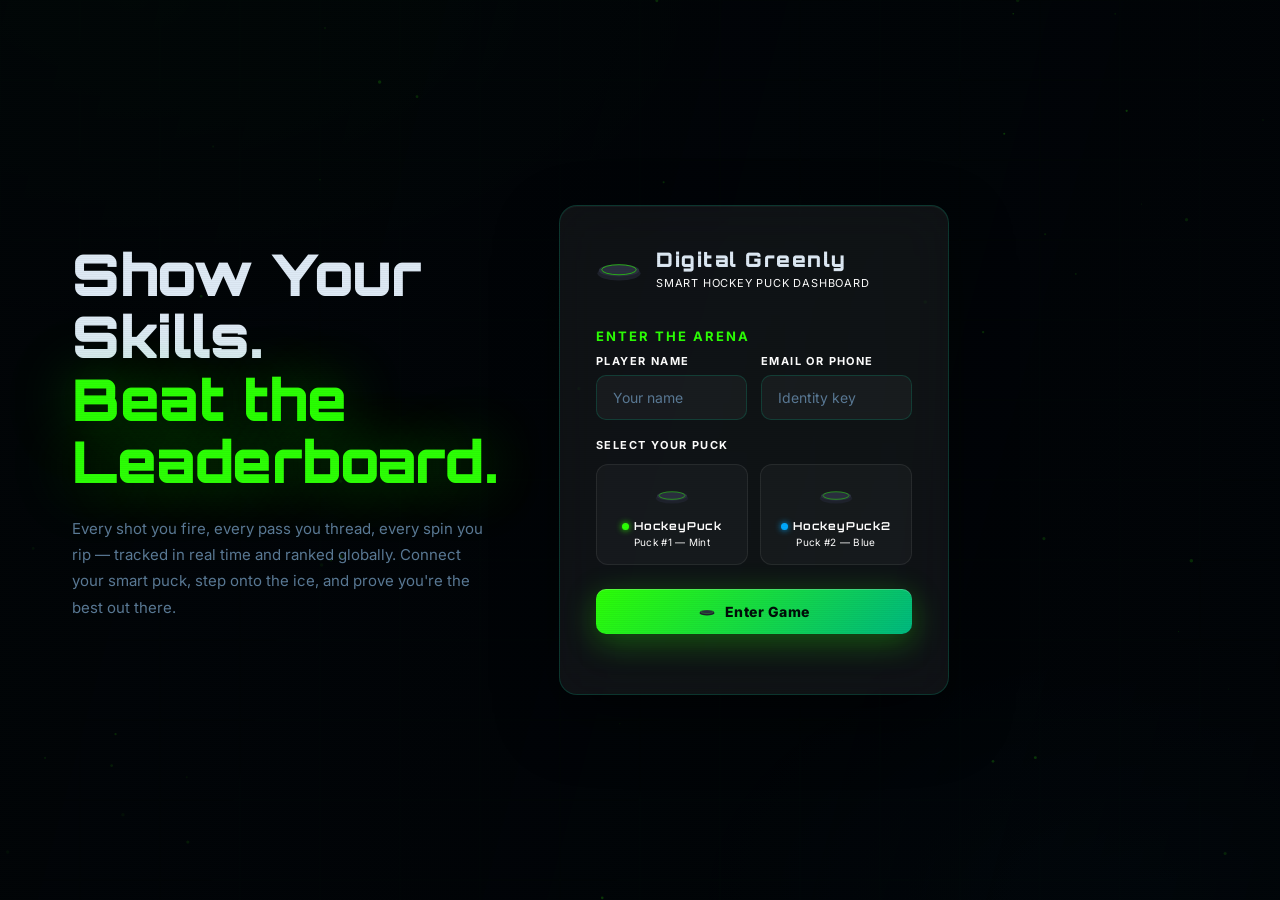
==== digitalpuck/index.html @ 96c7c5c4 "Change color variables from mint to a new shade" ====
<!DOCTYPE html>
<html lang="en">
<head>
<meta charset="UTF-8"/>
<meta name="viewport" content="width=device-width,initial-scale=1.0"/>
<title>Digital Greenly — Smart Hockey Puck</title>
<link rel="preconnect" href="https://fonts.googleapis.com"/>
<link rel="preconnect" href="https://fonts.gstatic.com" crossorigin/>
<link href="https://fonts.googleapis.com/css2?family=Orbitron:wght@400;700;900&family=Inter:wght@300;400;500;600;700;800&display=swap" rel="stylesheet"/>
<style>
:root{
  --bg:#020508;--panel:rgba(255,255,255,0.06);--glass-border:rgba(0,220,168,0.18);
  --mint:#2CFF05;--mint2:rgba(44,255,5,0.14);--blue:#00aaff;--blue2:rgba(0,170,255,0.14);
  --orange:#ff9f0a;--orange2:rgba(255,159,10,0.14);--red:#ff453a;--red2:rgba(255,69,58,0.14);
  --gold:#ffd700;--silver:#c0c8d4;--bronze:#cd7f32;
  --text:#deeaf5;--muted:#5a7a96;--muted2:#2a3d50;
  --r:18px;--rs:10px;--font-num:'Orbitron',monospace;--font:'Inter',sans-serif;
}
*{box-sizing:border-box;margin:0;padding:0;}
html,body{height:100%;overflow:hidden;}
body{font-family:var(--font);background:var(--bg);color:var(--text);position:relative;}
body::after{
  content:'';position:fixed;inset:0;z-index:999;pointer-events:none;
  background:repeating-linear-gradient(0deg,transparent,transparent 1px,rgba(0,0,0,0.03) 1px,rgba(0,0,0,0.03) 2px);
}

/* ── BACKGROUND ── */
#bgCanvas{position:fixed;inset:0;z-index:0;pointer-events:none;}
.bg-overlay{
  position:fixed;inset:0;z-index:1;pointer-events:none;
  background:
    radial-gradient(ellipse 80% 60% at 10% 0%,rgba(44,255,5,0.06) 0%,transparent 60%),
    radial-gradient(ellipse 60% 50% at 90% 100%,rgba(0,170,255,0.05) 0%,transparent 60%);
}

/* ── SCREEN SYSTEM ── */
.screen{
  position:fixed;inset:0;z-index:10;overflow-y:auto;overflow-x:hidden;
  opacity:0;pointer-events:none;
  transition:opacity 400ms cubic-bezier(.4,0,.2,1),transform 400ms cubic-bezier(.4,0,.2,1);
  transform:translateY(12px);
}
.screen.active{opacity:1;pointer-events:all;transform:translateY(0);}

/* ── SHARED ── */
input,select{
  width:100%;background:rgba(255,255,255,0.04);border:1px solid var(--glass-border);
  border-radius:var(--rs);padding:13px 16px;font-size:14px;font-family:var(--font);
  color:var(--text);outline:none;transition:border-color 250ms,box-shadow 250ms;
  -webkit-appearance:none;appearance:none;
}
input::placeholder{color:var(--muted);}
input:focus,select:focus{border-color:var(--mint);box-shadow:0 0 0 3px rgba(44,255,5,0.12);}
input.shake{animation:shake .35s ease;}
label{display:block;font-size:11px;font-weight:700;letter-spacing:1.4px;text-transform:uppercase;color:var(--muted);margin-bottom:7px;}
.glass{
  background:var(--panel);backdrop-filter:blur(24px);-webkit-backdrop-filter:blur(24px);
  border:1px solid var(--glass-border);border-radius:var(--r);
  box-shadow:0 24px 64px rgba(0,0,0,0.4),inset 0 1px 0 rgba(255,255,255,0.04);
}
.btn-primary{
  display:flex;align-items:center;justify-content:center;gap:10px;
  background:linear-gradient(135deg,#2CFF05,#00b880);color:#010e09;
  border:none;border-radius:var(--rs);padding:14px 26px;
  font-size:14px;font-weight:800;font-family:var(--font);cursor:pointer;letter-spacing:.5px;
  box-shadow:0 8px 32px rgba(44,255,5,0.3),inset 0 1px 0 rgba(255,255,255,0.2);
  transition:transform 180ms,box-shadow 180ms;position:relative;overflow:hidden;
}
.btn-primary::after{
  content:'';position:absolute;inset:0;
  background:linear-gradient(105deg,transparent 40%,rgba(255,255,255,0.18) 50%,transparent 60%);
  transform:translateX(-100%);transition:transform 550ms;
}
.btn-primary:hover::after{transform:translateX(100%);}
.btn-primary:hover{transform:translateY(-2px);box-shadow:0 14px 42px rgba(44,255,5,0.42);}
.btn-primary:active{transform:translateY(0);}
.btn-ghost{
  background:transparent;border:1px solid var(--glass-border);border-radius:var(--rs);
  padding:10px 18px;font-size:13px;font-weight:600;font-family:var(--font);
  color:var(--muted);cursor:pointer;transition:all 200ms;
}
.btn-ghost:hover{border-color:var(--mint);color:var(--mint);background:var(--mint2);}
.btn-danger{
  background:transparent;border:1px solid rgba(255,69,58,0.3);border-radius:var(--rs);
  padding:10px 18px;font-size:13px;font-weight:600;font-family:var(--font);
  color:var(--red);cursor:pointer;transition:all 200ms;
}
.btn-danger:hover{background:var(--red2);border-color:var(--red);}

/* ══════════════════════════════════
   SCREEN 1 — REGISTER
══════════════════════════════════ */
#s-register{display:flex;align-items:stretch;overflow:hidden;position:fixed;}
#vid-bg{
  position:absolute;inset:0;width:100%;height:100%;object-fit:cover;z-index:0;
  will-change:transform;
}
.reg-vid-overlay{
  position:absolute;inset:0;z-index:1;pointer-events:none;
  background:
    linear-gradient(105deg,rgba(2,5,8,0.82) 0%,rgba(2,5,8,0.68) 40%,rgba(2,5,8,0.55) 60%,rgba(2,5,8,0.78) 100%);
}
.reg-layout{
  position:relative;z-index:2;display:grid;
  grid-template-columns:1fr 420px 1fr;
  grid-template-areas:"hero form empty";
  width:100%;min-height:100vh;
}
@media(max-width:960px){
  .reg-layout{grid-template-columns:1fr;grid-template-areas:"hero" "form";}
}

/* Hero column */
.reg-hero-col{
  grid-area:hero;
  display:flex;flex-direction:column;justify-content:center;
  padding:48px 48px 48px 72px;
}

.reg-hero-badge{
  display:inline-flex;align-items:center;gap:8px;
  border:1px solid rgba(44,255,5,0.3);border-radius:20px;
  padding:6px 16px;font-size:11px;font-weight:700;letter-spacing:1.5px;text-transform:uppercase;
  color:var(--mint);margin-bottom:28px;width:fit-content;
  background:rgba(44,255,5,0.07);
}
.reg-hero-title{
  font-family:var(--font-num);font-size:clamp(34px,4.5vw,62px);font-weight:900;
  line-height:1.08;color:var(--text);margin-bottom:24px;letter-spacing:-0.5px;
}
.reg-hero-title .hl{
  color:var(--mint);
  text-shadow:0 0 60px rgba(44,255,5,0.35),0 0 120px rgba(44,255,5,0.15);
}
.reg-hero-desc{
  font-size:15px;color:var(--muted);line-height:1.75;margin-bottom:36px;max-width:460px;
}
.reg-hero-pills{display:flex;flex-wrap:wrap;gap:10px;}
.hero-pill{
  display:flex;align-items:center;gap:8px;
  background:rgba(255,255,255,0.04);border:1px solid rgba(255,255,255,0.08);
  border-radius:8px;padding:9px 15px;font-size:12px;color:var(--text);font-weight:600;
}
.hero-pill-dot{width:6px;height:6px;border-radius:50%;flex-shrink:0;
  background:var(--mint);box-shadow:0 0 6px var(--mint);}
.hero-pill-dot.blue{background:var(--blue);box-shadow:0 0 6px var(--blue);}
.hero-pill-dot.orange{background:var(--orange);box-shadow:0 0 6px var(--orange);}

/* Form column */
.reg-form-col{
  grid-area:form;
  display:flex;align-items:center;justify-content:center;
  padding:40px 0;
}
.reg-card{
  width:100%;max-width:390px;padding:40px 36px 32px;
  animation:fadeInUp .55s cubic-bezier(.22,1,.36,1) both;
}
.reg-logo{display:flex;align-items:center;gap:14px;margin-bottom:36px;}
.reg-logo svg{width:46px;height:46px;flex-shrink:0;}
.reg-logo-text h1{font-family:var(--font-num);font-size:20px;font-weight:900;letter-spacing:1.5px;color:var(--text);line-height:1.2;}
.reg-logo-text p{font-size:11px;color:#ffffff;margin-top:4px;letter-spacing:.8px;text-transform:uppercase;}
.reg-tagline{
  font-size:13px;font-weight:700;letter-spacing:2px;text-transform:uppercase;
  color:var(--mint);margin-bottom:10px;
}
.reg-headline{font-size:26px;font-weight:800;color:var(--text);margin-bottom:28px;line-height:1.25;}
.reg-headline span{color:var(--mint);}
.form-group{margin-bottom:18px;}
.form-row{display:grid;grid-template-columns:1fr 1fr;gap:14px;margin-bottom:18px;}
@media(max-width:480px){.form-row{grid-template-columns:1fr;}}

/* Puck selection */
.puck-select-label{
  font-size:11px;font-weight:700;letter-spacing:1.4px;text-transform:uppercase;
  color:#ffffff;margin-bottom:12px;
}
.reg-card label{color:#ffffff;}
.puck-options{display:grid;grid-template-columns:1fr 1fr;gap:12px;margin-bottom:24px;}
.puck-option{
  border:1.5px solid rgba(255,255,255,0.08);border-radius:12px;
  padding:16px 14px;cursor:pointer;transition:all 220ms;text-align:center;
  background:rgba(255,255,255,0.03);position:relative;overflow:hidden;
}
.puck-option::before{
  content:'';position:absolute;inset:0;
  background:radial-gradient(circle at 50% 0%,rgba(44,255,5,0.12) 0%,transparent 70%);
  opacity:0;transition:opacity 220ms;
}
.puck-option:hover::before,.puck-option.selected::before{opacity:1;}
.puck-option:hover{border-color:rgba(44,255,5,0.3);}
.puck-option.selected{
  border-color:var(--mint);
  box-shadow:0 0 0 1px var(--mint),0 4px 24px rgba(44,255,5,0.2);
}
.puck-option svg{width:36px;height:28px;display:block;margin:0 auto 10px;}
.puck-option-name{font-family:var(--font-num);font-size:11px;font-weight:700;color:#ffffff;letter-spacing:.8px;}
.puck-option-sub{font-size:10px;color:#ffffff;margin-top:3px;letter-spacing:.3px;}
.puck-dot{
  width:7px;height:7px;border-radius:50%;display:inline-block;margin-right:5px;
  background:var(--mint);box-shadow:0 0 6px var(--mint);
}
.puck-dot.blue{background:var(--blue);box-shadow:0 0 6px var(--blue);}

/* Right — mini leaderboard column */
.reg-lb-col{
  border-left:1px solid rgba(44,255,5,0.08);
  background:rgba(2,5,8,0.6);backdrop-filter:blur(8px);
  display:flex;flex-direction:column;padding:40px 28px;
  overflow-y:auto;
}
@media(max-width:900px){.reg-lb-col{display:none;}}
.reg-lb-title{
  font-family:var(--font-num);font-size:12px;font-weight:700;letter-spacing:2px;
  text-transform:uppercase;color:var(--mint);margin-bottom:6px;
}
.reg-lb-sub{font-size:11px;color:var(--muted);margin-bottom:24px;letter-spacing:.3px;}
.reg-lb-list{display:flex;flex-direction:column;gap:8px;}
.mini-lb-row{
  display:grid;grid-template-columns:28px 1fr auto;align-items:center;
  gap:10px;padding:12px 14px;border-radius:10px;
  background:rgba(255,255,255,0.03);border:1px solid rgba(255,255,255,0.05);
  transition:border-color 200ms;
}
.mini-lb-row:hover{border-color:rgba(44,255,5,0.15);}
.mini-lb-row.me{border-color:rgba(44,255,5,0.35);background:rgba(44,255,5,0.05);}
.mini-lb-rank{font-family:var(--font-num);font-size:12px;font-weight:700;color:var(--muted);text-align:center;}
.mini-lb-rank.r1{color:var(--gold);}
.mini-lb-rank.r2{color:var(--silver);}
.mini-lb-rank.r3{color:var(--bronze);}
.mini-lb-name{font-size:13px;font-weight:600;color:var(--text);white-space:nowrap;overflow:hidden;text-overflow:ellipsis;}
.mini-lb-puck{font-size:10px;color:var(--muted);margin-top:2px;letter-spacing:.3px;}
.mini-lb-pts{font-family:var(--font-num);font-size:13px;font-weight:700;color:var(--mint);white-space:nowrap;}
.reg-footer{margin-top:28px;font-size:11px;color:var(--muted);line-height:1.6;border-top:1px solid rgba(255,255,255,0.06);padding-top:20px;}

/* ══════════════════════════════════
   SCREEN 2 — GAME
══════════════════════════════════ */
#s-game{display:flex;flex-direction:column;background:var(--bg);}

/* Top bar */
.game-topbar{
  flex-shrink:0;display:flex;align-items:center;gap:16px;
  padding:0 24px;height:62px;
  background:rgba(2,5,8,0.88);backdrop-filter:blur(20px);
  border-bottom:1px solid rgba(44,255,5,0.1);
  position:sticky;top:0;z-index:100;flex-wrap:wrap;
}
.topbar-logo{display:flex;align-items:center;gap:10px;flex-shrink:0;}
.topbar-logo svg{width:32px;height:25px;}
.topbar-logo-name{font-family:var(--font-num);font-size:13px;font-weight:900;letter-spacing:1px;color:var(--text);}
.topbar-sep{width:1px;height:28px;background:rgba(255,255,255,0.08);flex-shrink:0;}
.topbar-player{display:flex;align-items:center;gap:10px;flex:1;min-width:0;}
.topbar-avatar{
  width:34px;height:34px;border-radius:50%;flex-shrink:0;
  background:linear-gradient(135deg,var(--mint),var(--blue));
  display:flex;align-items:center;justify-content:center;
  font-size:13px;font-weight:800;color:#010e09;
}
.topbar-player-info{min-width:0;}
.topbar-player-name{font-size:14px;font-weight:700;color:var(--text);white-space:nowrap;overflow:hidden;text-overflow:ellipsis;}
.topbar-puck-badge{
  display:inline-flex;align-items:center;gap:5px;
  background:rgba(255,255,255,0.05);border:1px solid rgba(255,255,255,0.1);
  border-radius:20px;padding:2px 8px;font-size:10px;color:var(--muted);
  font-weight:600;letter-spacing:.4px;margin-top:2px;
}
.topbar-clock{
  display:flex;align-items:center;gap:8px;flex-shrink:0;
  background:rgba(44,255,5,0.07);border:1px solid rgba(44,255,5,0.15);
  border-radius:8px;padding:6px 14px;
}
.clock-label{font-size:10px;color:var(--mint);font-weight:700;letter-spacing:1.5px;text-transform:uppercase;}
.clock-time{font-family:var(--font-num);font-size:20px;font-weight:900;color:var(--text);letter-spacing:2px;}
.topbar-actions{display:flex;gap:8px;flex-shrink:0;}
.topbar-actions button{font-size:12px;padding:7px 14px;}

/* Game layout */
.game-body{
  flex:1;display:grid;grid-template-columns:360px 1fr;
  gap:0;overflow:hidden;min-height:0;
}
@media(max-width:900px){
  .game-body{grid-template-columns:1fr;overflow-y:auto;}
}

/* Left column */
.game-left{
  display:flex;flex-direction:column;gap:14px;
  padding:18px 16px;overflow-y:auto;
  border-right:1px solid rgba(255,255,255,0.05);
}

/* Connect bar */
.connect-bar{
  display:flex;align-items:center;gap:12px;
  background:rgba(255,255,255,0.03);border:1px solid rgba(255,255,255,0.07);
  border-radius:12px;padding:14px 16px;
}
.connect-indicator{
  width:10px;height:10px;border-radius:50%;flex-shrink:0;
  background:var(--muted2);transition:background 300ms,box-shadow 300ms;
}
.connect-indicator.on{background:var(--mint);box-shadow:0 0 10px var(--mint);}
.connect-indicator.err{background:var(--red);box-shadow:0 0 10px var(--red);}
.connect-info{flex:1;min-width:0;}
.connect-status{font-size:13px;font-weight:600;color:var(--text);}
.connect-sub{font-size:11px;color:var(--muted);margin-top:2px;}
#btn-connect{font-size:12px;padding:8px 16px;white-space:nowrap;}
#btn-connect.connected{background:transparent;border:1px solid rgba(44,255,5,0.3);color:var(--mint);box-shadow:none;}
#btn-connect.connected:hover{background:var(--mint2);}

/* Live event flash */
.event-flash{
  border-radius:12px;padding:16px 18px;position:relative;overflow:hidden;
  background:rgba(255,255,255,0.03);border:1px solid rgba(255,255,255,0.06);
  min-height:78px;display:flex;align-items:center;gap:14px;
  transition:border-color 400ms,box-shadow 400ms;
}
.event-flash.ev-shot{border-color:rgba(44,255,5,0.5);box-shadow:0 0 20px rgba(44,255,5,0.12);}
.event-flash.ev-pass{border-color:rgba(0,170,255,0.5);box-shadow:0 0 20px rgba(0,170,255,0.12);}
.event-flash.ev-stick{border-color:rgba(191,90,242,0.5);box-shadow:0 0 20px rgba(191,90,242,0.12);}
.event-flash.ev-impact{border-color:rgba(255,69,58,0.5);box-shadow:0 0 20px rgba(255,69,58,0.12);}
.event-icon{width:40px;height:40px;flex-shrink:0;opacity:.9;}
.event-text{flex:1;min-width:0;}
.event-name{font-family:var(--font-num);font-size:13px;font-weight:700;color:var(--text);letter-spacing:.8px;text-transform:uppercase;}
.event-val{font-size:24px;font-weight:800;color:var(--mint);font-family:var(--font-num);line-height:1.1;}
.event-val.blue{color:var(--blue);}
.event-val.purple{color:var(--purple);}
.event-val.red{color:var(--red);}
.event-unit{font-size:12px;color:var(--muted);margin-top:2px;}

/* Count grid */
.count-grid{display:grid;grid-template-columns:repeat(2,1fr);gap:12px;}
.count-card{
  background:rgba(255,255,255,0.03);border:1px solid rgba(255,255,255,0.08);
  border-radius:16px;padding:28px 16px 22px;text-align:center;
  transition:border-color 300ms,box-shadow 300ms;position:relative;overflow:hidden;
}
.count-card::before{
  content:'';position:absolute;inset:0;opacity:0;transition:opacity 300ms;
  background:radial-gradient(circle at 50% 0%,rgba(44,255,5,0.1) 0%,transparent 70%);
}
.count-card:hover::before{opacity:1;}
.count-card:hover{border-color:rgba(44,255,5,0.25);box-shadow:0 4px 24px rgba(44,255,5,0.07);}
.count-num{font-family:var(--font-num);font-size:58px;font-weight:900;color:var(--text);transition:transform 300ms;line-height:1;}
.count-num.pop{animation:numPop .3s ease;}
.count-label{font-size:11px;font-weight:700;letter-spacing:1.6px;text-transform:uppercase;color:var(--muted);margin-top:10px;}

/* Bests row */
.bests-row{display:grid;grid-template-columns:repeat(3,1fr);gap:10px;}
.best-card{
  background:rgba(255,255,255,0.03);border:1px solid rgba(255,255,255,0.07);
  border-radius:12px;padding:14px 10px;text-align:center;
}
.best-icon{width:24px;height:24px;display:block;margin:0 auto 8px;}
.best-num{font-family:var(--font-num);font-size:16px;font-weight:900;color:var(--mint);}
.best-num.blue{color:var(--blue);}
.best-num.orange{color:var(--orange);}
.best-unit{font-size:9px;color:var(--muted);margin-top:2px;letter-spacing:.5px;text-transform:uppercase;}
.best-label{font-size:9px;font-weight:700;letter-spacing:1px;text-transform:uppercase;color:var(--muted);margin-top:3px;}

/* Motion + spin bars */
.meter-row{display:grid;grid-template-columns:1fr 1fr;gap:10px;}
.meter-card{
  background:rgba(255,255,255,0.03);border:1px solid rgba(255,255,255,0.07);
  border-radius:12px;padding:14px;
}
.meter-label{font-size:10px;font-weight:700;letter-spacing:1.2px;text-transform:uppercase;color:var(--muted);margin-bottom:8px;}
.meter-val{font-family:var(--font-num);font-size:18px;font-weight:900;color:var(--text);margin-bottom:8px;}
.meter-bar-wrap{height:4px;background:rgba(255,255,255,0.07);border-radius:2px;overflow:hidden;}
.meter-bar{height:100%;border-radius:2px;transition:width 200ms ease;}
.meter-bar.mint{background:linear-gradient(90deg,var(--mint),#00b880);}
.meter-bar.blue{background:linear-gradient(90deg,var(--blue),#0077cc);}

/* Right column */
.game-right{
  display:flex;flex-direction:column;gap:0;overflow:hidden;
}
.game-right-inner{
  flex:1;display:flex;flex-direction:column;padding:18px 16px;gap:14px;overflow-y:auto;
}

/* Mini leaderboard in game */
.game-lb-panel{background:rgba(255,255,255,0.03);border:1px solid rgba(255,255,255,0.07);border-radius:12px;overflow:hidden;}
.panel-header{
  display:flex;align-items:center;justify-content:space-between;
  padding:12px 16px;border-bottom:1px solid rgba(255,255,255,0.06);
}
.panel-header-title{font-family:var(--font-num);font-size:11px;font-weight:700;letter-spacing:1.5px;text-transform:uppercase;color:var(--mint);}
.panel-header-sub{font-size:11px;color:var(--muted);}
.game-lb-list{padding:8px;}
.game-lb-list .mini-lb-row{border-radius:8px;padding:10px 12px;}

/* History tabs */
.hist-tabs{display:flex;gap:6px;padding:2px;}
.hist-tab{
  background:transparent;border:1px solid rgba(255,255,255,0.07);border-radius:8px;
  padding:6px 12px;font-size:11px;font-weight:700;letter-spacing:.5px;font-family:var(--font);
  color:var(--muted);cursor:pointer;transition:all 180ms;white-space:nowrap;
}
.hist-tab.active-shot{border-color:rgba(44,255,5,0.5);color:var(--mint);background:rgba(44,255,5,0.08);}
.hist-tab.active-pass{border-color:rgba(0,170,255,0.5);color:var(--blue);background:rgba(0,170,255,0.08);}
.hist-tab.active-stick{border-color:rgba(191,90,242,0.5);color:#bf5af2;background:rgba(191,90,242,0.08);}
.hist-tab.active-impact{border-color:rgba(255,69,58,0.5);color:var(--red);background:rgba(255,69,58,0.08);}
.hist-tab:hover:not(.active-shot):not(.active-pass):not(.active-stick):not(.active-impact){border-color:rgba(255,255,255,0.15);color:var(--text);}
.hist-list{height:600px;overflow-y:auto;padding:4px;}
.hist-list::-webkit-scrollbar{width:3px;}
.hist-list::-webkit-scrollbar-track{background:transparent;}
.hist-list::-webkit-scrollbar-thumb{background:rgba(44,255,5,0.2);border-radius:2px;}
.hist-item{
  display:grid;grid-template-columns:auto 1fr auto auto;align-items:center;
  gap:10px;padding:9px 8px;border-radius:8px;transition:background 150ms;
}
.hist-item:hover{background:rgba(255,255,255,0.03);}
.hist-item-dot{width:6px;height:6px;border-radius:50%;flex-shrink:0;}
.hist-item-dot.shot{background:var(--mint);}
.hist-item-dot.pass{background:var(--blue);}
.hist-item-dot.stick{background:#bf5af2;}
.hist-item-dot.impact{background:var(--red);}
.hist-item-main{min-width:0;}
.hist-item-label{font-size:12px;font-weight:600;color:var(--text);}
.hist-item-sub{font-size:10px;color:var(--muted);margin-top:1px;}
.hist-item-val{font-family:var(--font-num);font-size:12px;font-weight:700;color:var(--text);white-space:nowrap;}
.hist-item-age{font-size:10px;color:var(--muted2);white-space:nowrap;}
.hist-empty{padding:20px;text-align:center;font-size:12px;color:var(--muted2);}

/* Trail canvas */
.trail-wrap{
  background:rgba(255,255,255,0.02);border:1px solid rgba(255,255,255,0.06);border-radius:12px;
  overflow:hidden;position:relative;flex-shrink:0;height:180px;
}
.trail-canvas{display:block;width:100%;height:100%;}
.trail-label{
  position:absolute;top:10px;left:14px;font-size:10px;font-weight:700;
  letter-spacing:1.2px;text-transform:uppercase;color:var(--muted);
}

/* ══════════════════════════════════
   SCREEN 3 — LEADERBOARD
══════════════════════════════════ */
#s-leaderboard{display:flex;flex-direction:column;}
.lb-topbar{
  flex-shrink:0;display:flex;align-items:center;gap:16px;
  padding:0 28px;height:62px;
  background:rgba(2,5,8,0.9);backdrop-filter:blur(20px);
  border-bottom:1px solid rgba(44,255,5,0.1);
}
.lb-topbar-title{font-family:var(--font-num);font-size:14px;font-weight:900;letter-spacing:1.5px;color:var(--text);flex:1;}
.lb-body{flex:1;overflow-y:auto;padding:32px 28px;}
.lb-podium{display:flex;justify-content:center;align-items:flex-end;gap:16px;margin-bottom:40px;}
.podium-card{
  display:flex;flex-direction:column;align-items:center;
  padding:20px 16px 0;border-radius:14px;position:relative;
}
.podium-card.p1{
  min-width:160px;
  background:linear-gradient(180deg,rgba(255,215,0,0.1) 0%,rgba(255,215,0,0.04) 100%);
  border:1px solid rgba(255,215,0,0.3);
  box-shadow:0 0 40px rgba(255,215,0,0.1);
}
.podium-card.p2{
  min-width:138px;
  background:linear-gradient(180deg,rgba(192,200,212,0.08) 0%,rgba(192,200,212,0.02) 100%);
  border:1px solid rgba(192,200,212,0.2);
}
.podium-card.p3{
  min-width:138px;
  background:linear-gradient(180deg,rgba(205,127,50,0.08) 0%,rgba(205,127,50,0.02) 100%);
  border:1px solid rgba(205,127,50,0.2);
}
.podium-badge{width:44px;height:44px;margin-bottom:12px;}
.podium-name{font-size:14px;font-weight:700;color:var(--text);text-align:center;margin-bottom:4px;}
.podium-pts{font-family:var(--font-num);font-size:20px;font-weight:900;text-align:center;margin-bottom:4px;}
.p1 .podium-pts{color:var(--gold);}
.p2 .podium-pts{color:var(--silver);}
.p3 .podium-pts{color:var(--bronze);}
.podium-sub{font-size:10px;color:var(--muted);text-align:center;letter-spacing:.3px;}
.podium-plinth{
  width:100%;border-radius:0 0 10px 10px;
  display:flex;align-items:center;justify-content:center;
  font-family:var(--font-num);font-size:22px;font-weight:900;margin-top:16px;
}
.p1 .podium-plinth{height:52px;background:rgba(255,215,0,0.15);color:var(--gold);}
.p2 .podium-plinth{height:40px;background:rgba(192,200,212,0.1);color:var(--silver);}
.p3 .podium-plinth{height:32px;background:rgba(205,127,50,0.1);color:var(--bronze);}

.lb-table-wrap{
  background:rgba(255,255,255,0.03);border:1px solid rgba(255,255,255,0.07);
  border-radius:14px;overflow:hidden;
}
.lb-table-head{
  display:grid;grid-template-columns:52px 1fr 130px 110px 130px 80px;
  padding:12px 20px;border-bottom:1px solid rgba(255,255,255,0.07);
  font-size:10px;font-weight:700;letter-spacing:1.4px;text-transform:uppercase;color:var(--muted);
}
.lb-table-row{
  display:grid;grid-template-columns:52px 1fr 130px 110px 130px 80px;
  padding:14px 20px;border-bottom:1px solid rgba(255,255,255,0.04);
  align-items:center;transition:background 150ms;
}
.lb-table-row:last-child{border-bottom:none;}
.lb-table-row:hover{background:rgba(255,255,255,0.02);}
.lb-table-row.rank-1{background:rgba(255,215,0,0.04);}
.lb-table-row.rank-2{background:rgba(192,200,212,0.03);}
.lb-table-row.rank-3{background:rgba(205,127,50,0.03);}
.lb-table-row.is-me{
  background:rgba(44,255,5,0.05);
  box-shadow:inset 3px 0 0 var(--mint);
}
.lb-rank-cell{display:flex;align-items:center;gap:6px;}
.lb-rank-num{font-family:var(--font-num);font-size:13px;font-weight:700;color:var(--muted);}
.lb-rank-num.r1{color:var(--gold);}
.lb-rank-num.r2{color:var(--silver);}
.lb-rank-num.r3{color:var(--bronze);}
.lb-badge-sm{width:18px;height:18px;}
.lb-player-name{font-size:14px;font-weight:700;color:var(--text);}
.lb-player-puck{font-size:10px;color:var(--muted);margin-top:2px;letter-spacing:.3px;}
.lb-pts-cell{font-family:var(--font-num);font-size:14px;font-weight:900;color:var(--mint);}
.lb-shot-cell{font-family:var(--font-num);font-size:13px;color:var(--text);}
.lb-games-cell{font-size:13px;color:var(--muted);}
@media(max-width:700px){
  .lb-table-head,.lb-table-row{grid-template-columns:40px 1fr 90px 80px;}
  .lb-shot-cell,.lb-games-cell{display:none;}
}

/* ══════════════════════════════════
   FINISH MODAL
══════════════════════════════════ */
.modal-overlay{
  position:fixed;inset:0;z-index:500;display:flex;align-items:center;justify-content:center;
  background:rgba(2,5,8,0.88);backdrop-filter:blur(12px);padding:20px;
  opacity:0;pointer-events:none;transition:opacity 350ms;
}
.modal-overlay.open{opacity:1;pointer-events:all;}
.modal-card{
  width:100%;max-width:540px;padding:44px 40px 36px;
  animation:fadeInUp .45s cubic-bezier(.22,1,.36,1) both;
}
.modal-top{text-align:center;margin-bottom:32px;}
.modal-trophy{width:80px;height:80px;display:block;margin:0 auto 16px;}
.modal-title{font-family:var(--font-num);font-size:24px;font-weight:900;color:var(--text);letter-spacing:1px;}
.modal-subtitle{font-size:13px;color:var(--muted);margin-top:6px;}
.modal-score-big{
  font-family:var(--font-num);font-size:52px;font-weight:900;
  color:var(--mint);text-shadow:0 0 40px rgba(44,255,5,0.4);
  text-align:center;margin:20px 0 6px;
  animation:scoreReveal .7s cubic-bezier(.22,1,.36,1) both;
}
.modal-score-label{text-align:center;font-size:11px;font-weight:700;letter-spacing:2px;text-transform:uppercase;color:var(--muted);margin-bottom:28px;}
.modal-bests{display:grid;grid-template-columns:repeat(3,1fr);gap:12px;margin-bottom:28px;}
.modal-best-card{
  background:rgba(255,255,255,0.03);border:1px solid rgba(255,255,255,0.07);
  border-radius:12px;padding:16px 10px;text-align:center;
}
.modal-best-icon{width:28px;height:28px;display:block;margin:0 auto 10px;}
.modal-best-val{font-family:var(--font-num);font-size:17px;font-weight:900;color:var(--mint);}
.modal-best-val.blue{color:var(--blue);}
.modal-best-val.orange{color:var(--orange);}
.modal-best-unit{font-size:9px;color:var(--muted);text-transform:uppercase;letter-spacing:.6px;margin-top:2px;}
.modal-best-label{font-size:10px;color:var(--muted);margin-top:4px;letter-spacing:.5px;}
.lb-update-notice{
  background:rgba(44,255,5,0.07);border:1px solid rgba(44,255,5,0.2);
  border-radius:10px;padding:12px 16px;font-size:12px;color:var(--mint);
  font-weight:600;text-align:center;margin-bottom:20px;
}
.modal-actions{display:flex;gap:10px;flex-wrap:wrap;}
.modal-actions .btn-primary{flex:1;min-width:0;}
.modal-actions .btn-ghost{flex:0 0 auto;}
.modal-actions .btn-danger{flex:0 0 auto;}

/* ══════════════════════════════════
   ANIMATIONS
══════════════════════════════════ */
@keyframes fadeInUp{from{opacity:0;transform:translateY(18px);}to{opacity:1;transform:translateY(0);}}
@keyframes shake{0%,100%{transform:translateX(0);}20%,60%{transform:translateX(-5px);}40%,80%{transform:translateX(5px);}}
@keyframes numPop{0%{transform:scale(1);}40%{transform:scale(1.25);}100%{transform:scale(1);}}
@keyframes scoreReveal{from{opacity:0;transform:scale(.8);}to{opacity:1;transform:scale(1);}}
@keyframes pulse{0%,100%{opacity:1;}50%{opacity:.5;}}

/* scrollbar */
.screen::-webkit-scrollbar,.game-left::-webkit-scrollbar,.game-right-inner::-webkit-scrollbar,.lb-body::-webkit-scrollbar{width:4px;}
.screen::-webkit-scrollbar-track,.game-left::-webkit-scrollbar-track,.game-right-inner::-webkit-scrollbar-track,.lb-body::-webkit-scrollbar-track{background:transparent;}
.screen::-webkit-scrollbar-thumb,.game-left::-webkit-scrollbar-thumb,.game-right-inner::-webkit-scrollbar-thumb,.lb-body::-webkit-scrollbar-thumb{background:rgba(44,255,5,0.18);border-radius:2px;}
</style>
</head>
<body>

<!-- ── BACKGROUND ── -->
<canvas id="bgCanvas"></canvas>
<div class="bg-overlay"></div>

<!-- ══════════════════════════════════
     SVG ICON LIBRARY
══════════════════════════════════ -->
<svg style="display:none" aria-hidden="true" xmlns="http://www.w3.org/2000/svg">
<defs>
  <linearGradient id="gPuckTop" x1="0%" y1="0%" x2="0%" y2="100%">
    <stop offset="0%" stop-color="#3a4050"/><stop offset="100%" stop-color="#1a1e28"/>
  </linearGradient>
  <linearGradient id="gPuckSide" x1="0%" y1="0%" x2="0%" y2="100%">
    <stop offset="0%" stop-color="#24282e"/><stop offset="100%" stop-color="#0c0d11"/>
  </linearGradient>
  <linearGradient id="gGold" x1="0%" y1="0%" x2="100%" y2="100%">
    <stop offset="0%" stop-color="#ffe566"/><stop offset="50%" stop-color="#ffd700"/><stop offset="100%" stop-color="#b8860b"/>
  </linearGradient>
  <linearGradient id="gSilver" x1="0%" y1="0%" x2="100%" y2="100%">
    <stop offset="0%" stop-color="#e8edf4"/><stop offset="50%" stop-color="#b0bac8"/><stop offset="100%" stop-color="#7a8898"/>
  </linearGradient>
  <linearGradient id="gBronze" x1="0%" y1="0%" x2="100%" y2="100%">
    <stop offset="0%" stop-color="#e8a060"/><stop offset="50%" stop-color="#cd7f32"/><stop offset="100%" stop-color="#8b4a10"/>
  </linearGradient>
  <linearGradient id="gSkate" x1="0%" y1="0%" x2="0%" y2="100%">
    <stop offset="0%" stop-color="#ffe566"/><stop offset="100%" stop-color="#b8860b"/>
  </linearGradient>
  <radialGradient id="gPuckShine" cx="35%" cy="30%" r="50%">
    <stop offset="0%" stop-color="rgba(255,255,255,0.25)"/><stop offset="100%" stop-color="rgba(255,255,255,0)"/>
  </radialGradient>
</defs>

<!-- Hockey puck icon -->
<symbol id="icon-puck" viewBox="0 0 64 52">
  <ellipse cx="32" cy="40" rx="30" ry="10" fill="url(#gPuckSide)"/>
  <ellipse cx="32" cy="32" rx="30" ry="10" fill="#1e222c"/>
  <ellipse cx="32" cy="30" rx="30" ry="10" fill="url(#gPuckTop)"/>
  <ellipse cx="32" cy="28" rx="28" ry="8.5" fill="#2a2f3e"/>
  <ellipse cx="32" cy="27" rx="24" ry="7" fill="none" stroke="#2CFF05" stroke-width="1.2" opacity=".7"/>
  <ellipse cx="32" cy="27" rx="28" ry="8.5" fill="url(#gPuckShine)"/>
</symbol>

<!-- Ice skate trophy -->
<symbol id="icon-skate" viewBox="0 0 90 90">
  <rect x="10" y="72" width="70" height="6" rx="3" fill="url(#gGold)" opacity=".6"/>
  <path d="M18 68 L18 28 Q18 20 26 20 L44 20 Q52 20 54 28 L54 42 Q62 42 68 48 L72 56 Q74 62 68 66 L20 68Z" fill="url(#gSkate)"/>
  <path d="M18 28 Q18 20 26 20 L44 20 Q52 20 54 28 L54 38" fill="none" stroke="rgba(255,255,255,0.3)" stroke-width="1.5"/>
  <line x1="28" y1="30" x2="28" y2="50" stroke="rgba(255,255,255,0.3)" stroke-width="1"/>
  <line x1="34" y1="26" x2="34" y2="46" stroke="rgba(255,255,255,0.3)" stroke-width="1"/>
  <line x1="40" y1="26" x2="40" y2="44" stroke="rgba(255,255,255,0.3)" stroke-width="1"/>
  <path d="M18 68 L72 68" stroke="#b8860b" stroke-width="2.5"/>
  <path d="M20 70 L72 70" stroke="#c0c0c0" stroke-width="2" opacity=".6"/>
  <ellipse cx="45" cy="14" rx="16" ry="5" fill="rgba(255,215,0,0.15)"/>
</symbol>

<!-- Shot icon -->
<symbol id="icon-shot" viewBox="0 0 32 32">
  <ellipse cx="6" cy="26" rx="4" ry="1.5" fill="#1e222c"/>
  <ellipse cx="6" cy="25" rx="4" ry="1.5" fill="#2a2f3e"/>
  <line x1="2" y1="25" x2="30" y2="10" stroke="#2CFF05" stroke-width="2.5" stroke-linecap="round"/>
  <circle cx="30" cy="10" r="3.5" fill="#2CFF05" opacity=".9"/>
  <line x1="22" y1="7" x2="30" y2="10" stroke="#2CFF05" stroke-width="1.5" opacity=".5"/>
  <line x1="26" y1="4" x2="30" y2="10" stroke="#2CFF05" stroke-width="1" opacity=".3"/>
</symbol>

<!-- Pass icon -->
<symbol id="icon-pass" viewBox="0 0 32 32">
  <path d="M4 22 Q16 6 28 14" fill="none" stroke="#00aaff" stroke-width="2.2" stroke-linecap="round"/>
  <polygon points="28,10 28,18 24,14" fill="#00aaff"/>
  <ellipse cx="6" cy="23" rx="3" ry="1.2" fill="#00aaff" opacity=".6"/>
  <ellipse cx="26" cy="15" rx="3" ry="1.2" fill="#00aaff" opacity=".6"/>
</symbol>

<!-- Spin icon -->
<symbol id="icon-spin" viewBox="0 0 32 32">
  <ellipse cx="16" cy="18" rx="8" ry="3" fill="#1e222c"/>
  <ellipse cx="16" cy="16" rx="8" ry="3" fill="#2a2f3e" stroke="#bf5af2" stroke-width="1"/>
  <path d="M24 10 Q28 12 24 16" fill="none" stroke="#bf5af2" stroke-width="2" stroke-linecap="round"/>
  <path d="M8 6 Q4 8 8 12" fill="none" stroke="#bf5af2" stroke-width="2" stroke-linecap="round"/>
  <polygon points="24,7 24,13 20,10" fill="#bf5af2"/>
  <polygon points="8,9 8,15 12,12" fill="#bf5af2"/>
</symbol>

<!-- Crown (rank 1) -->
<symbol id="icon-crown" viewBox="0 0 32 28">
  <path d="M2 22 L6 10 L12 18 L16 6 L20 18 L26 10 L30 22 Z" fill="url(#gGold)" stroke="#b8860b" stroke-width=".5"/>
  <rect x="2" y="22" width="28" height="4" rx="2" fill="url(#gGold)"/>
  <circle cx="16" cy="6" r="2" fill="#fff" opacity=".7"/>
  <circle cx="6" cy="10" r="1.5" fill="#fff" opacity=".5"/>
  <circle cx="26" cy="10" r="1.5" fill="#fff" opacity=".5"/>
</symbol>

<!-- Shield (rank 2) -->
<symbol id="icon-shield" viewBox="0 0 28 32">
  <path d="M14 2 L26 7 L26 17 Q26 24 14 30 Q2 24 2 17 L2 7 Z" fill="url(#gSilver)" stroke="#7a8898" stroke-width=".5"/>
  <path d="M14 6 L22 9.5 L22 16 Q22 21 14 26 Q6 21 6 16 L6 9.5 Z" fill="none" stroke="rgba(255,255,255,0.2)" stroke-width=".8"/>
  <text x="14" y="20" text-anchor="middle" font-family="serif" font-size="11" font-weight="bold" fill="rgba(255,255,255,0.6)">2</text>
</symbol>

<!-- Star (rank 3) -->
<symbol id="icon-star" viewBox="0 0 32 32">
  <path d="M16 4 L19.5 12.5 L29 13.5 L22.5 19.5 L24.5 28.5 L16 24 L7.5 28.5 L9.5 19.5 L3 13.5 L12.5 12.5 Z" fill="url(#gBronze)" stroke="#8b4a10" stroke-width=".5"/>
  <path d="M16 7 L18.8 13.5 L26 14.3 L21 18.8 L22.6 26 L16 22.5 L9.4 26 L11 18.8 L6 14.3 L13.2 13.5 Z" fill="none" stroke="rgba(255,255,255,0.15)" stroke-width=".6"/>
</symbol>
</svg>

<!-- ══════════════════════════════════
     SCREEN 1 — REGISTER
══════════════════════════════════ -->
<div id="s-register" class="screen active">
  <video id="vid-bg" autoplay muted loop playsinline src="video_register.mp4"></video>
  <div class="reg-vid-overlay"></div>
  <div class="reg-layout">
    <!-- Hero phrase column (left) -->
    <div class="reg-hero-col">
      <h1 class="reg-hero-title">
        Show Your<br/>Skills.<br/>
        <span class="hl">Beat the<br/>Leaderboard.</span>
      </h1>
      <p class="reg-hero-desc">
        Every shot you fire, every pass you thread, every spin you rip — tracked in real time and ranked globally. Connect your smart puck, step onto the ice, and prove you're the best out there.
      </p>
    </div>
    <!-- Form column (right — centered) -->
    <div class="reg-form-col">
      <div class="reg-card glass">
        <div class="reg-logo">
          <svg viewBox="0 0 64 52" xmlns="http://www.w3.org/2000/svg"><use href="#icon-puck"/></svg>
          <div class="reg-logo-text">
            <h1>Digital Greenly</h1>
            <p>Smart Hockey Puck Dashboard</p>
          </div>
        </div>
        <div class="reg-tagline">Enter The Arena</div>
        <div class="form-row">
          <div class="form-group" style="margin-bottom:0">
            <label for="inp-name">Player Name</label>
            <input type="text" id="inp-name" placeholder="Your name" autocomplete="off" maxlength="32"/>
          </div>
          <div class="form-group" style="margin-bottom:0">
            <label for="inp-contact">Email or Phone</label>
            <input type="text" id="inp-contact" placeholder="Identity key" autocomplete="off" maxlength="64"/>
          </div>
        </div>
        <div style="margin-top:18px">
          <div class="puck-select-label">Select Your Puck</div>
          <div class="puck-options">
            <div class="puck-option" id="opt-puck1" onclick="selectPuck('HockeyPuck')">
              <svg viewBox="0 0 64 52" xmlns="http://www.w3.org/2000/svg"><use href="#icon-puck"/></svg>
              <div class="puck-option-name"><span class="puck-dot"></span>HockeyPuck</div>
              <div class="puck-option-sub">Puck #1 — Mint</div>
            </div>
            <div class="puck-option" id="opt-puck2" onclick="selectPuck('HockeyPuck2')">
              <svg viewBox="0 0 64 52" xmlns="http://www.w3.org/2000/svg"><use href="#icon-puck"/></svg>
              <div class="puck-option-name"><span class="puck-dot blue"></span>HockeyPuck2</div>
              <div class="puck-option-sub">Puck #2 — Blue</div>
            </div>
          </div>
        </div>
        <button class="btn-primary" onclick="joinGame()" style="width:100%">
          <svg width="16" height="13" viewBox="0 0 64 52"><use href="#icon-puck"/></svg>
          Enter Game
        </button>
        <div id="reg-error" style="margin-top:12px;font-size:12px;color:var(--red);text-align:center;min-height:16px;"></div>
      </div>
    </div>
  </div>
</div>

<!-- ══════════════════════════════════
     SCREEN 2 — GAME
══════════════════════════════════ -->
<div id="s-game" class="screen">
  <!-- Top bar -->
  <div class="game-topbar">
    <div class="topbar-logo">
      <svg width="32" height="25" viewBox="0 0 64 52"><use href="#icon-puck"/></svg>
      <span class="topbar-logo-name">Digital Greenly</span>
    </div>
    <div class="topbar-sep"></div>
    <div class="topbar-player">
      <div class="topbar-avatar" id="topbar-avatar">A</div>
      <div class="topbar-player-info">
        <div class="topbar-player-name" id="topbar-name">Player</div>
        <div class="topbar-puck-badge" id="topbar-puck">
          <span class="puck-dot" id="topbar-puck-dot"></span>
          <span id="topbar-puck-name">—</span>
        </div>
      </div>
    </div>
    <div class="topbar-clock">
      <span class="clock-label">TIME</span>
      <span class="clock-time" id="clock">00:00</span>
    </div>
    <div class="topbar-actions">
      <button class="btn-ghost" onclick="resetSession()">Reset</button>
      <button class="btn-primary" onclick="finishGame()">Finish</button>
      <button class="btn-ghost" onclick="showScreen('s-leaderboard')">Board</button>
    </div>
  </div>
  <!-- Body -->
  <div class="game-body">
    <!-- Left col -->
    <div class="game-left">
      <!-- Connect -->
      <div class="connect-bar">
        <div class="connect-indicator" id="connect-dot"></div>
        <div class="connect-info">
          <div class="connect-status" id="connect-status">Not Connected</div>
          <div class="connect-sub" id="connect-sub">Press connect to link your puck</div>
        </div>
        <button class="btn-primary" id="btn-connect" onclick="connectPuck()">Connect</button>
      </div>
      <!-- Live event -->
      <div class="event-flash" id="event-flash">
        <svg class="event-icon" viewBox="0 0 64 52"><use href="#icon-puck"/></svg>
        <div class="event-text">
          <div class="event-name" id="ev-name">READY</div>
          <div class="event-val" id="ev-val">—</div>
          <div class="event-unit" id="ev-unit">Waiting for puck data</div>
        </div>
      </div>
      <!-- Counts -->
      <div class="count-grid">
        <div class="count-card" style="border-color:rgba(44,255,5,0.15);">
          <div class="count-num" id="cnt-shots" style="color:var(--mint);">0</div>
          <div class="count-label">Shots</div>
        </div>
        <div class="count-card" style="border-color:rgba(0,170,255,0.15);">
          <div class="count-num" id="cnt-passes" style="color:var(--blue);">0</div>
          <div class="count-label">Passes</div>
        </div>
        <div class="count-card" style="border-color:rgba(191,90,242,0.15);">
          <div class="count-num" id="cnt-stick" style="color:#bf5af2;">0</div>
          <div class="count-label">Stick</div>
        </div>
        <div class="count-card" style="border-color:rgba(255,69,58,0.15);">
          <div class="count-num" id="cnt-impact" style="color:var(--red);">0</div>
          <div class="count-label">Impact</div>
        </div>
      </div>
      <!-- Bests -->
      <div class="bests-row">
        <div class="best-card">
          <svg class="best-icon" viewBox="0 0 32 32"><use href="#icon-shot"/></svg>
          <div class="best-num" id="best-shot">0</div>
          <div class="best-unit">km/h</div>
          <div class="best-label">Best Shot</div>
        </div>
        <div class="best-card">
          <svg class="best-icon" viewBox="0 0 32 32"><use href="#icon-pass"/></svg>
          <div class="best-num blue" id="best-pass">0</div>
          <div class="best-unit">N</div>
          <div class="best-label">Best Pass</div>
        </div>
        <div class="best-card">
          <svg class="best-icon" viewBox="0 0 32 32"><use href="#icon-spin"/></svg>
          <div class="best-num orange" id="best-spin">0</div>
          <div class="best-unit">rpm</div>
          <div class="best-label">Max Spin</div>
        </div>
      </div>
      <!-- Motion + Spin meters -->
      <div class="meter-row">
        <div class="meter-card">
          <div class="meter-label">Motion</div>
          <div class="meter-val"><span id="meter-speed">0</span> <span style="font-size:11px;color:var(--muted)">km/h</span></div>
          <div class="meter-bar-wrap"><div class="meter-bar mint" id="bar-speed" style="width:0%"></div></div>
        </div>
        <div class="meter-card">
          <div class="meter-label">Spin</div>
          <div class="meter-val"><span id="meter-spin">0</span> <span style="font-size:11px;color:var(--muted)">rpm</span></div>
          <div class="meter-bar-wrap"><div class="meter-bar blue" id="bar-spin" style="width:0%"></div></div>
        </div>
      </div>
      <!-- Score -->
      <div style="background:rgba(44,255,5,0.06);border:1px solid rgba(44,255,5,0.2);border-radius:12px;padding:16px 18px;text-align:center;">
        <div style="font-size:10px;font-weight:700;letter-spacing:2px;text-transform:uppercase;color:var(--mint);margin-bottom:6px;">Session Points</div>
        <div style="font-family:var(--font-num);font-size:34px;font-weight:900;color:var(--text);" id="session-pts">0</div>
      </div>
    </div>
    <!-- Right col -->
    <div class="game-right">
      <div class="game-right-inner">
        <!-- Event history — player focuses here first -->
        <div class="glass" style="overflow:hidden;">
          <div class="panel-header">
            <div class="hist-tabs">
              <button class="hist-tab active-shot" id="tab-shot" onclick="setHistTab('shot')">Shots</button>
              <button class="hist-tab" id="tab-pass" onclick="setHistTab('pass')">Passes</button>
              <button class="hist-tab" id="tab-stick" onclick="setHistTab('stick')">Stick</button>
              <button class="hist-tab" id="tab-impact" onclick="setHistTab('impact')">Impact</button>
            </div>
          </div>
          <div class="hist-list" id="hist-list"><div class="hist-empty">No events yet</div></div>
        </div>
        <!-- Trail canvas -->
        <div class="trail-wrap">
          <div class="trail-label">Movement Trail</div>
          <canvas class="trail-canvas" id="trail-canvas"></canvas>
        </div>
        <!-- Mini leaderboard — below so score is the focus -->
        <div class="game-lb-panel">
          <div class="panel-header">
            <span class="panel-header-title">Leaderboard</span>
            <button class="btn-ghost" style="font-size:11px;padding:5px 12px;" onclick="showScreen('s-leaderboard')">Full Board</button>
          </div>
          <div class="game-lb-list" id="game-lb-list"></div>
        </div>
      </div>
    </div>
  </div>
</div>

<!-- ══════════════════════════════════
     SCREEN 3 — LEADERBOARD
══════════════════════════════════ -->
<div id="s-leaderboard" class="screen">
  <div class="lb-topbar">
    <div style="display:flex;align-items:center;gap:12px;">
      <svg width="28" height="22" viewBox="0 0 64 52"><use href="#icon-puck"/></svg>
      <span class="lb-topbar-title">Global Leaderboard</span>
    </div>
    <button class="btn-ghost" onclick="goBack()" style="font-size:12px;padding:7px 16px;">Back</button>
  </div>
  <div class="lb-body">
    <!-- Podium top 3 -->
    <div class="lb-podium" id="lb-podium"></div>
    <!-- Full table -->
    <div class="lb-table-wrap">
      <div class="lb-table-head">
        <div>Rank</div>
        <div>Player</div>
        <div>Puck</div>
        <div>Points</div>
        <div>Best Shot</div>
        <div>Games</div>
      </div>
      <div id="lb-table-body"></div>
    </div>
  </div>
</div>

<!-- ══════════════════════════════════
     FINISH MODAL
══════════════════════════════════ -->
<div class="modal-overlay" id="finish-modal">
  <div class="modal-card glass">
    <div class="modal-top">
      <svg class="modal-trophy" viewBox="0 0 90 90"><use href="#icon-skate"/></svg>
      <div class="modal-title">Game Over</div>
      <div class="modal-subtitle" id="modal-subtitle">Session complete</div>
    </div>
    <div class="modal-score-big" id="modal-score">0</div>
    <div class="modal-score-label">Session Points Earned</div>
    <div class="modal-bests">
      <div class="modal-best-card">
        <svg class="modal-best-icon" viewBox="0 0 32 32"><use href="#icon-shot"/></svg>
        <div class="modal-best-val" id="modal-best-shot">0</div>
        <div class="modal-best-unit">km/h</div>
        <div class="modal-best-label">Best Shot</div>
      </div>
      <div class="modal-best-card">
        <svg class="modal-best-icon" viewBox="0 0 32 32"><use href="#icon-pass"/></svg>
        <div class="modal-best-val blue" id="modal-best-pass">0</div>
        <div class="modal-best-unit">N</div>
        <div class="modal-best-label">Best Pass</div>
      </div>
      <div class="modal-best-card">
        <svg class="modal-best-icon" viewBox="0 0 32 32"><use href="#icon-spin"/></svg>
        <div class="modal-best-val orange" id="modal-best-spin">0</div>
        <div class="modal-best-unit">rpm</div>
        <div class="modal-best-label">Max Spin</div>
      </div>
    </div>
    <div class="lb-update-notice" id="lb-update-notice"></div>
    <div class="modal-actions">
      <button class="btn-primary" onclick="playAgain()">Play Again</button>
      <button class="btn-ghost" onclick="viewLeaderboard()">Leaderboard</button>
      <button class="btn-danger" onclick="logOut()">Log Out</button>
    </div>
  </div>
</div>

<script>
// ── CONSTANTS ──
const SVC_UUID  = '12345678-1234-1234-1234-123456789012';
const CHAR_UUID = '87654321-4321-4321-4321-210987654321';
const LB_KEY    = 'icetrack_lb_v3';
const PLR_KEY   = 'icetrack_player_v2';

const SEED_PLAYERS = [
  {contact:'__seed_1',name:'Bot 1',puck:'HockeyPuck', totalPoints:2180,bestShotKmh:112,gamesPlayed:14,lastUpdated:Date.now()-86400000*3},
  {contact:'__seed_2',name:'Bot 2',puck:'HockeyPuck2',totalPoints:1870,bestShotKmh:99, gamesPlayed:11,lastUpdated:Date.now()-86400000*5},
  {contact:'__seed_3',name:'Bot 3',puck:'HockeyPuck', totalPoints:1540,bestShotKmh:94, gamesPlayed:8, lastUpdated:Date.now()-86400000*7},
  {contact:'__seed_4',name:'Bot 4',puck:'HockeyPuck2',totalPoints:1120,bestShotKmh:88, gamesPlayed:6, lastUpdated:Date.now()-86400000*10},
];

// ── STATE ──
const STATE = {
  player: {name:'',contact:'',puckChoice:''},
  session: {
    active:false,start:null,timer:null,
    events:[],bestShot:0,bestPassForce:0,maxSpin:0,
    totalShotCount:0,totalPassCount:0,totalStickCount:0,totalImpactCount:0
  },
  puck: {
    device:null,connected:false,prevCounts:null,
    trail:[],trailPos:{x:0,y:0},ctx:null
  },
  histTab:'shot',
  prevScreen:'s-register',
  clockInterval:null,
  finishedOnce:false
};

// ── INIT ──
window.addEventListener('DOMContentLoaded', () => {
  initSeedData();
  initBgCanvas();
  initTrailCanvas();
  const saved = loadSavedPlayer();
  if (saved) {
    document.getElementById('inp-name').value = saved.name || '';
    document.getElementById('inp-contact').value = saved.contact || '';
    if (saved.puckChoice) selectPuck(saved.puckChoice);
  }
});

function initSeedData() {
  if (!localStorage.getItem(LB_KEY)) {
    saveLeaderboard(SEED_PLAYERS);
  }
}

function loadSavedPlayer() {
  try { return JSON.parse(localStorage.getItem(PLR_KEY) || 'null'); }
  catch { return null; }
}

// ── NAVIGATION ──
function showScreen(id, save=true) {
  if (save) STATE.prevScreen = document.querySelector('.screen.active')?.id || 's-register';
  document.querySelectorAll('.screen').forEach(s => {
    s.classList.remove('active');
    s.style.opacity = '';
    s.style.transform = '';
  });
  const el = document.getElementById(id);
  if (el) el.classList.add('active');
}
function goBack() { showScreen(STATE.prevScreen, false); }

// ── REGISTER ──
function selectPuck(name) {
  STATE.player.puckChoice = name;
  document.getElementById('opt-puck1').classList.toggle('selected', name === 'HockeyPuck');
  document.getElementById('opt-puck2').classList.toggle('selected', name === 'HockeyPuck2');
}

function joinGame() {
  const name = document.getElementById('inp-name').value.trim();
  const contact = document.getElementById('inp-contact').value.trim();
  const err = document.getElementById('reg-error');
  err.textContent = '';

  if (!name) {
    document.getElementById('inp-name').classList.add('shake');
    setTimeout(() => document.getElementById('inp-name').classList.remove('shake'), 400);
    err.textContent = 'Please enter your name.';
    return;
  }
  if (!contact) {
    document.getElementById('inp-contact').classList.add('shake');
    setTimeout(() => document.getElementById('inp-contact').classList.remove('shake'), 400);
    err.textContent = 'Please enter your email or phone.';
    return;
  }
  if (!STATE.player.puckChoice) {
    err.textContent = 'Please select a puck.';
    return;
  }

  STATE.player.name = name;
  STATE.player.contact = contact;
  STATE.finishedOnce = false;

  localStorage.setItem(PLR_KEY, JSON.stringify({name, contact, puckChoice: STATE.player.puckChoice}));

  initGameScreen();
  showScreen('s-game');
}

// ── GAME SCREEN INIT ──
function initGameScreen() {
  // Update topbar
  document.getElementById('topbar-name').textContent = STATE.player.name;
  document.getElementById('topbar-avatar').textContent = STATE.player.name[0].toUpperCase();
  document.getElementById('topbar-puck-name').textContent = STATE.player.puckChoice;
  const dot = document.getElementById('topbar-puck-dot');
  dot.className = 'puck-dot' + (STATE.player.puckChoice === 'HockeyPuck2' ? ' blue' : '');

  // Reset session
  resetSession(true);
  renderMiniLeaderboard('game-lb-list');
}

// ── BLE CONNECTION ──
async function connectPuck() {
  const btn = document.getElementById('btn-connect');
  if (STATE.puck.connected) {
    if (STATE.puck.device?.gatt?.connected) STATE.puck.device.gatt.disconnect();
    setPuckDisconnected();
    return;
  }
  try {
    btn.textContent = 'Scanning...';
    btn.disabled = true;
    const device = await navigator.bluetooth.requestDevice({
      filters: [{name: STATE.player.puckChoice}],
      optionalServices: [SVC_UUID]
    });
    device.addEventListener('gattserverdisconnected', onDisconnect);
    const server = await device.gatt.connect();
    const service = await server.getPrimaryService(SVC_UUID);
    const char = await service.getCharacteristic(CHAR_UUID);
    await char.startNotifications();
    char.addEventListener('characteristicvaluechanged', onBleData);
    STATE.puck.device = device;
    STATE.puck.connected = true;
    STATE.puck.prevCounts = null;
    setPuckConnected(device.name || STATE.player.puckChoice);
    if (!STATE.session.active) startClock();
  } catch(e) {
    btn.textContent = 'Connect';
    btn.disabled = false;
    if (e.name !== 'NotFoundError') {
      document.getElementById('connect-status').textContent = 'Connection failed';
      document.getElementById('connect-dot').className = 'connect-indicator err';
    }
  }
}

function setPuckConnected(name) {
  document.getElementById('connect-dot').className = 'connect-indicator on';
  document.getElementById('connect-status').textContent = `Connected: ${name}`;
  document.getElementById('connect-sub').textContent = 'Receiving data at 20Hz';
  const btn = document.getElementById('btn-connect');
  btn.textContent = 'Disconnect';
  btn.className = 'btn-primary connected';
  btn.disabled = false;
}

function setPuckDisconnected() {
  STATE.puck.connected = false;
  STATE.puck.prevCounts = null;
  document.getElementById('connect-dot').className = 'connect-indicator';
  document.getElementById('connect-status').textContent = 'Not Connected';
  document.getElementById('connect-sub').textContent = 'Press connect to link your puck';
  const btn = document.getElementById('btn-connect');
  btn.textContent = 'Connect';
  btn.className = 'btn-primary';
  btn.disabled = false;
}

function onDisconnect() { setPuckDisconnected(); }

// ── BLE DATA ──
function onBleData(e) {
  let n;
  try {
    const txt = new TextDecoder().decode(e.target.value);
    n = JSON.parse(txt);
  } catch { return; }

  const p = STATE.puck;
  if (!p.prevCounts) {
    p.prevCounts = {shots:n.shots||0,passes:n.passes||0,stick:n.stick||0,impact:n.impact||0};
  }

  // Delta-based event detection
  const maps = [['shots','shot'],['passes','pass'],['stick','stick'],['impact','impact']];
  maps.forEach(([f,t]) => {
    const delta = (n[f]||0) - p.prevCounts[f];
    if (delta > 0) for (let i = 0; i < delta; i++) recordEvent(t, n);
  });
  p.prevCounts = {shots:n.shots||0,passes:n.passes||0,stick:n.stick||0,impact:n.impact||0};

  updateGameUI(n);
}

// ── EVENT RECORDING ──
function recordEvent(type, n) {
  const speedKmh = (n.motion||0) * 18;
  const forceN   = (n.motion||0) * 9.81 * 0.17;
  const spinRpm  = (n.spin||0) / 6;

  const ev = {
    type, ts: Date.now(),
    speed: Math.round(speedKmh),
    force: parseFloat(forceN.toFixed(1)),
    spin:  Math.round(spinRpm),
    intensity: n.intensity || 0
  };
  STATE.session.events.push(ev);

  // Update bests
  if (type === 'shot' && ev.speed > STATE.session.bestShot) {
    STATE.session.bestShot = ev.speed;
    popNum('best-shot', ev.speed);
  }
  if (type === 'pass' && ev.force > STATE.session.bestPassForce) {
    STATE.session.bestPassForce = ev.force;
    popNum('best-pass', ev.force.toFixed(1));
  }
  if (spinRpm > STATE.session.maxSpin) {
    STATE.session.maxSpin = Math.round(spinRpm);
    popNum('best-spin', STATE.session.maxSpin);
  }

  // Count tallies
  const countMap = {shot:'cnt-shots',pass:'cnt-passes',stick:'cnt-stick',impact:'cnt-impact'};
  const countKey = countMap[type];
  if (countKey) {
    const total = STATE.session.events.filter(ev => ev.type === type).length;
    popNum(countKey, total);
  }

  flashEvent(type, ev);
  if (STATE.histTab === type) renderHistory();
  updateSessionScore();
  updateTrail(n);
}

// ── UI UPDATES ──
function updateGameUI(n) {
  const speedKmh = Math.round((n.motion||0) * 18);
  const spinRpm  = Math.round((n.spin||0) / 6);

  setText('meter-speed', speedKmh);
  setText('meter-spin', spinRpm);

  const sMax = 120, rMax = 600;
  document.getElementById('bar-speed').style.width = Math.min(speedKmh/sMax*100, 100) + '%';
  document.getElementById('bar-spin').style.width  = Math.min(spinRpm/rMax*100, 100) + '%';
}

const _numCache = {};
function popNum(id, val) {
  const el = document.getElementById(id);
  if (!el) return;
  const str = String(val);
  if (_numCache[id] === str) return;
  _numCache[id] = str;
  el.textContent = str;
  el.classList.remove('pop');
  void el.offsetWidth;
  el.classList.add('pop');
}
function setText(id, val) {
  const el = document.getElementById(id);
  if (el) el.textContent = val;
}

function flashEvent(type, ev) {
  const flash = document.getElementById('event-flash');
  const nameEl = document.getElementById('ev-name');
  const valEl  = document.getElementById('ev-val');
  const unitEl = document.getElementById('ev-unit');
  flash.className = 'event-flash ev-' + type;

  const icons = {shot:'icon-shot',pass:'icon-pass',stick:'icon-spin',impact:'icon-puck'};
  const iconEl = flash.querySelector('.event-icon');
  iconEl.innerHTML = `<use href="#${icons[type]||'icon-puck'}"/>`;

  const labels = {shot:'SHOT',pass:'PASS',stick:'STICK',impact:'IMPACT'};
  nameEl.textContent = labels[type] || type.toUpperCase();

  if (type === 'shot') {
    valEl.textContent = ev.speed + ' km/h';
    valEl.className = 'event-val';
    unitEl.textContent = `Force: ${ev.force}N`;
  } else if (type === 'pass') {
    valEl.textContent = ev.force + ' N';
    valEl.className = 'event-val blue';
    unitEl.textContent = `Speed: ${ev.speed} km/h`;
  } else if (type === 'stick') {
    valEl.textContent = ev.spin + ' rpm';
    valEl.className = 'event-val purple';
    unitEl.textContent = 'Stick handling detected';
  } else {
    valEl.textContent = ev.force + ' N';
    valEl.className = 'event-val red';
    unitEl.textContent = 'Impact detected';
  }
}

// ── HISTORY ──
function setHistTab(type) {
  STATE.histTab = type;
  ['shot','pass','stick','impact'].forEach(t => {
    const tab = document.getElementById('tab-' + t);
    if (!tab) return;
    tab.className = 'hist-tab' + (t === type ? (' active-' + t) : '');
  });
  renderHistory();
}

function renderHistory() {
  const list = document.getElementById('hist-list');
  const events = STATE.session.events.filter(ev => ev.type === STATE.histTab).slice().reverse();
  if (!events.length) { list.innerHTML = '<div class="hist-empty">No events yet</div>'; return; }
  list.innerHTML = events.slice(0, 40).map(ev => {
    const age = fmtAge(Date.now() - ev.ts);
    const typeLabels = {shot:`${ev.speed} km/h`,pass:`${ev.force} N`,stick:`${ev.spin} rpm`,impact:`${ev.force} N`};
    const subLabels  = {shot:`Force ${ev.force}N`,pass:`Speed ${ev.speed} km/h`,stick:'Stick handling',impact:'High impact'};
    return `<div class="hist-item">
      <div class="hist-item-dot ${ev.type}"></div>
      <div class="hist-item-main">
        <div class="hist-item-label">${ev.type.charAt(0).toUpperCase()+ev.type.slice(1)}</div>
        <div class="hist-item-sub">${subLabels[ev.type]||''}</div>
      </div>
      <div class="hist-item-val">${typeLabels[ev.type]||''}</div>
      <div class="hist-item-age">${age}</div>
    </div>`;
  }).join('');
}

function fmtAge(ms) {
  if (ms < 60000) return Math.round(ms/1000) + 's';
  if (ms < 3600000) return Math.floor(ms/60000) + 'm';
  return Math.floor(ms/3600000) + 'h';
}

// ── CLOCK ──
function startClock() {
  if (STATE.clockInterval) clearInterval(STATE.clockInterval);
  STATE.session.active = true;
  STATE.session.start = Date.now();
  STATE.clockInterval = setInterval(tickClock, 1000);
}
function stopClock() {
  clearInterval(STATE.clockInterval);
  STATE.clockInterval = null;
  STATE.session.active = false;
}
function tickClock() {
  const elapsed = Date.now() - (STATE.session.start || Date.now());
  const m = Math.floor(elapsed / 60000);
  const s = Math.floor((elapsed % 60000) / 1000);
  document.getElementById('clock').textContent = `${String(m).padStart(2,'0')}:${String(s).padStart(2,'0')}`;
}

// ── SESSION SCORE ──
function updateSessionScore() {
  const sc = computeSessionScore();
  setText('session-pts', sc);
}
function computeSessionScore() {
  const evs = STATE.session.events;
  const shots   = evs.filter(e=>e.type==='shot').length;
  const passes  = evs.filter(e=>e.type==='pass').length;
  const sticks  = evs.filter(e=>e.type==='stick').length;
  const impacts = evs.filter(e=>e.type==='impact').length;
  return Math.round(
    shots*10 + passes*8 + sticks*6 + impacts*4 +
    (STATE.session.bestShot||0)*0.5 +
    (STATE.session.bestPassForce||0)*5 +
    (STATE.session.maxSpin||0)*0.3
  );
}

// ── RESET / FINISH ──
function resetSession(silent=false) {
  if (!silent && !confirm('Reset this session? All current stats will be cleared.')) return;
  stopClock();
  STATE.session.events = [];
  STATE.session.bestShot = 0;
  STATE.session.bestPassForce = 0;
  STATE.session.maxSpin = 0;
  STATE.session.active = false;
  STATE.session.start = null;

  // Clear UI
  ['cnt-shots','cnt-passes','cnt-stick','cnt-impact'].forEach(id => setText(id, '0'));
  ['best-shot','best-pass','best-spin'].forEach(id => setText(id, '0'));
  setText('meter-speed','0'); setText('meter-spin','0');
  document.getElementById('bar-speed').style.width = '0%';
  document.getElementById('bar-spin').style.width  = '0%';
  setText('session-pts','0');
  setText('clock','00:00');
  document.getElementById('hist-list').innerHTML = '<div class="hist-empty">No events yet</div>';
  document.getElementById('ev-name').textContent = 'READY';
  document.getElementById('ev-val').textContent  = '—';
  document.getElementById('ev-unit').textContent = 'Waiting for puck data';
  document.getElementById('event-flash').className = 'event-flash';
  Object.keys(_numCache).forEach(k => delete _numCache[k]);

  // Clear trail
  const ctx = STATE.puck.ctx;
  if (ctx) {
    ctx.clearRect(0,0,ctx.canvas.width,ctx.canvas.height);
    STATE.puck.trail = [];
    STATE.puck.trailPos = {x:ctx.canvas.width/2, y:ctx.canvas.height/2};
  }
  if (STATE.puck.connected) startClock();
}

function finishGame() {
  if (STATE.finishedOnce) return; // prevent double-submit
  stopClock();
  const score = computeSessionScore();
  STATE.finishedOnce = true;

  // Update leaderboard
  updatePlayerRecord(score);

  // Populate modal
  setText('modal-score', score);
  setText('modal-best-shot', STATE.session.bestShot);
  setText('modal-best-pass', STATE.session.bestPassForce.toFixed(1));
  setText('modal-best-spin', STATE.session.maxSpin);

  const entry = loadLeaderboard().find(e => e.contact === STATE.player.contact);
  if (entry) {
    document.getElementById('modal-subtitle').textContent = `${STATE.player.name} • ${STATE.player.puckChoice}`;
    document.getElementById('lb-update-notice').textContent = `Total career points: ${entry.totalPoints} pts — leaderboard updated!`;
  }

  document.getElementById('finish-modal').classList.add('open');
  renderMiniLeaderboard('game-lb-list');
}

// ── LEADERBOARD ──
function loadLeaderboard() {
  try {
    const raw = localStorage.getItem(LB_KEY);
    if (!raw) return [];
    const arr = JSON.parse(raw);
    return arr.sort((a,b) => b.totalPoints - a.totalPoints);
  } catch { return []; }
}
function saveLeaderboard(entries) {
  const sorted = [...entries].sort((a,b) => b.totalPoints - a.totalPoints);
  localStorage.setItem(LB_KEY, JSON.stringify(sorted));
}
function updatePlayerRecord(sessionScore) {
  const entries = loadLeaderboard();
  const idx = entries.findIndex(e => e.contact === STATE.player.contact);
  if (idx >= 0) {
    entries[idx].totalPoints += sessionScore;
    entries[idx].gamesPlayed = (entries[idx].gamesPlayed||0) + 1;
    if ((STATE.session.bestShot||0) > (entries[idx].bestShotKmh||0))
      entries[idx].bestShotKmh = STATE.session.bestShot;
    entries[idx].name = STATE.player.name;
    entries[idx].puck = STATE.player.puckChoice;
    entries[idx].lastUpdated = Date.now();
  } else {
    entries.push({
      contact: STATE.player.contact,
      name: STATE.player.name,
      puck: STATE.player.puckChoice,
      totalPoints: sessionScore,
      bestShotKmh: STATE.session.bestShot||0,
      gamesPlayed: 1,
      lastUpdated: Date.now()
    });
  }
  saveLeaderboard(entries);
}

function renderMiniLeaderboard(containerId) {
  const container = document.getElementById(containerId);
  if (!container) return;
  const entries = loadLeaderboard().slice(0, 7);
  const myContact = STATE.player.contact;
  if (!entries.length) { container.innerHTML = '<div class="hist-empty">No players yet</div>'; return; }
  container.innerHTML = entries.map((e, i) => {
    const rankClass = i === 0 ? 'r1' : i === 1 ? 'r2' : i === 2 ? 'r3' : '';
    const isMe = e.contact === myContact;
    return `<div class="mini-lb-row${isMe?' me':''}">
      <div class="mini-lb-rank ${rankClass}">${i+1}</div>
      <div>
        <div class="mini-lb-name">${e.name}${isMe?' (you)':''}</div>
        <div class="mini-lb-puck">${e.puck}</div>
      </div>
      <div class="mini-lb-pts">${e.totalPoints}</div>
    </div>`;
  }).join('');
}

function renderLeaderboardScreen() {
  const entries = loadLeaderboard();
  const myContact = STATE.player.contact;

  // Podium
  const podium = document.getElementById('lb-podium');
  const top3 = entries.slice(0,3);
  // Order: 2nd, 1st, 3rd
  const podiumOrder = [top3[1], top3[0], top3[2]].filter(Boolean);
  const podiumClasses = top3[1] ? ['p2','p1','p3'] : ['p1','p3'];
  const badgeIds = top3[1] ? ['icon-shield','icon-crown','icon-star'] : ['icon-crown','icon-star'];
  podium.innerHTML = podiumOrder.map((e, i) => {
    if (!e) return '';
    const cls = podiumClasses[i];
    const bid = badgeIds[i];
    const isMe = e.contact === myContact;
    return `<div class="podium-card ${cls}${isMe?' is-me':''}">
      <svg class="podium-badge" viewBox="${bid==='icon-crown'?'0 0 32 28':bid==='icon-shield'?'0 0 28 32':'0 0 32 32'}"><use href="#${bid}"/></svg>
      <div class="podium-name">${e.name}</div>
      <div class="podium-pts">${e.totalPoints}</div>
      <div class="podium-sub">${e.puck} · ${e.gamesPlayed} games</div>
      <div class="podium-plinth">${cls==='p1'?'1':cls==='p2'?'2':'3'}</div>
    </div>`;
  }).join('');

  // Table
  const tbody = document.getElementById('lb-table-body');
  tbody.innerHTML = entries.map((e, i) => {
    const rankCls = i===0?'rank-1':i===1?'rank-2':i===2?'rank-3':'';
    const rankNumCls = i===0?'r1':i===1?'r2':i===2?'r3':'';
    const isMe = e.contact === myContact;
    const badgeMap = {0:'icon-crown',1:'icon-shield',2:'icon-star'};
    const badgeVB  = {0:'0 0 32 28',1:'0 0 28 32',2:'0 0 32 32'};
    const rankBadge = i < 3
      ? `<svg class="lb-badge-sm" viewBox="${badgeVB[i]}"><use href="#${badgeMap[i]}"/></svg>`
      : '';
    return `<div class="lb-table-row ${rankCls}${isMe?' is-me':''}">
      <div class="lb-rank-cell"><span class="lb-rank-num ${rankNumCls}">${i+1}</span>${rankBadge}</div>
      <div class="lb-name-cell">
        <div class="lb-player-name">${e.name}${isMe?' ★':''}</div>
        <div class="lb-player-puck">${e.puck}</div>
      </div>
      <div style="font-size:12px;color:var(--muted)">${e.puck}</div>
      <div class="lb-pts-cell">${e.totalPoints}</div>
      <div class="lb-shot-cell">${e.bestShotKmh} km/h</div>
      <div class="lb-games-cell">${e.gamesPlayed}</div>
    </div>`;
  }).join('');
}

// ── MODAL ACTIONS ──
function playAgain() {
  document.getElementById('finish-modal').classList.remove('open');
  STATE.finishedOnce = false;
  resetSession(true);
  if (STATE.puck.connected) startClock();
}
function viewLeaderboard() {
  document.getElementById('finish-modal').classList.remove('open');
  renderLeaderboardScreen();
  showScreen('s-leaderboard');
}
function logOut() {
  document.getElementById('finish-modal').classList.remove('open');
  stopClock();
  if (STATE.puck.device?.gatt?.connected) STATE.puck.device.gatt.disconnect();
  STATE.puck.device = null;
  STATE.puck.connected = false;
  STATE.player = {name:'',contact:'',puckChoice:''};
  STATE.finishedOnce = false;
  setPuckDisconnected();
  showScreen('s-register');
}

// ── LEADERBOARD SCREEN ──
document.getElementById('s-leaderboard').addEventListener('transitionend', function handler(e) {
  if (e.target === this && this.classList.contains('active')) {
    renderLeaderboardScreen();
  }
});

// ── TRAIL CANVAS ──
function initTrailCanvas() {
  const canvas = document.getElementById('trail-canvas');
  const resize = () => {
    canvas.width = canvas.offsetWidth;
    canvas.height = canvas.offsetHeight;
    STATE.puck.trailPos = {x:canvas.width/2, y:canvas.height/2};
  };
  resize();
  window.addEventListener('resize', resize);
  STATE.puck.ctx = canvas.getContext('2d');
}

function updateTrail(n) {
  const ctx = STATE.puck.ctx;
  if (!ctx) return;
  const canvas = ctx.canvas;
  const W = canvas.width, H = canvas.height;
  const pos = STATE.puck.trailPos;

  // Move based on accelerometer
  const dx = (n.ax||0) * 3;
  const dy = (n.ay||0) * 3;
  pos.x = Math.max(8, Math.min(W-8, pos.x + dx));
  pos.y = Math.max(8, Math.min(H-8, pos.y - dy));

  // Fade
  ctx.fillStyle = 'rgba(2,5,8,0.06)';
  ctx.fillRect(0,0,W,H);

  // Trail
  const trail = STATE.puck.trail;
  trail.push({x:pos.x, y:pos.y, type: n.event || 'move'});
  if (trail.length > 180) trail.shift();

  for (let i = 1; i < trail.length; i++) {
    const t = trail[i], p2 = trail[i-1];
    const alpha = i / trail.length;
    const colorMap = {shot:'rgba(44,255,5',pass:'rgba(0,170,255',stick:'rgba(191,90,242',impact:'rgba(255,69,58',move:'rgba(90,122,150'};
    const c = colorMap[t.type] || colorMap.move;
    ctx.beginPath();
    ctx.moveTo(p2.x, p2.y);
    ctx.lineTo(t.x, t.y);
    ctx.strokeStyle = `${c},${alpha * 0.8})`;
    ctx.lineWidth = 1.5;
    ctx.stroke();
  }

  // Puck dot
  ctx.beginPath();
  ctx.arc(pos.x, pos.y, 5, 0, Math.PI*2);
  ctx.fillStyle = 'rgba(44,255,5,0.9)';
  ctx.fill();
  ctx.beginPath();
  ctx.arc(pos.x, pos.y, 8, 0, Math.PI*2);
  ctx.fillStyle = 'rgba(44,255,5,0.15)';
  ctx.fill();
}

// ── BACKGROUND CANVAS ──
function initBgCanvas() {
  const canvas = document.getElementById('bgCanvas');
  const ctx = canvas.getContext('2d');
  const particles = [];
  const resize = () => { canvas.width = window.innerWidth; canvas.height = window.innerHeight; };
  resize();
  window.addEventListener('resize', resize);

  for (let i = 0; i < 55; i++) {
    particles.push({
      x: Math.random() * canvas.width,
      y: Math.random() * canvas.height,
      r: Math.random() * 1.5 + 0.3,
      vx: (Math.random() - 0.5) * 0.18,
      vy: (Math.random() - 0.5) * 0.18,
      alpha: Math.random() * 0.5 + 0.15
    });
  }

  function draw() {
    ctx.clearRect(0,0,canvas.width,canvas.height);
    particles.forEach(p => {
      p.x += p.vx; p.y += p.vy;
      if (p.x < 0) p.x = canvas.width;
      if (p.x > canvas.width) p.x = 0;
      if (p.y < 0) p.y = canvas.height;
      if (p.y > canvas.height) p.y = 0;
      ctx.beginPath();
      ctx.arc(p.x,p.y,p.r,0,Math.PI*2);
      ctx.fillStyle = `rgba(44,255,5,${p.alpha})`;
      ctx.fill();
    });
    // Grid lines
    ctx.strokeStyle = 'rgba(44,255,5,0.025)';
    ctx.lineWidth = 1;
    for (let x = 0; x < canvas.width; x += 80) {
      ctx.beginPath(); ctx.moveTo(x,0); ctx.lineTo(x,canvas.height); ctx.stroke();
    }
    for (let y = 0; y < canvas.height; y += 80) {
      ctx.beginPath(); ctx.moveTo(0,y); ctx.lineTo(canvas.width,y); ctx.stroke();
    }
    requestAnimationFrame(draw);
  }
  draw();
}
</script>
</body>
</html>
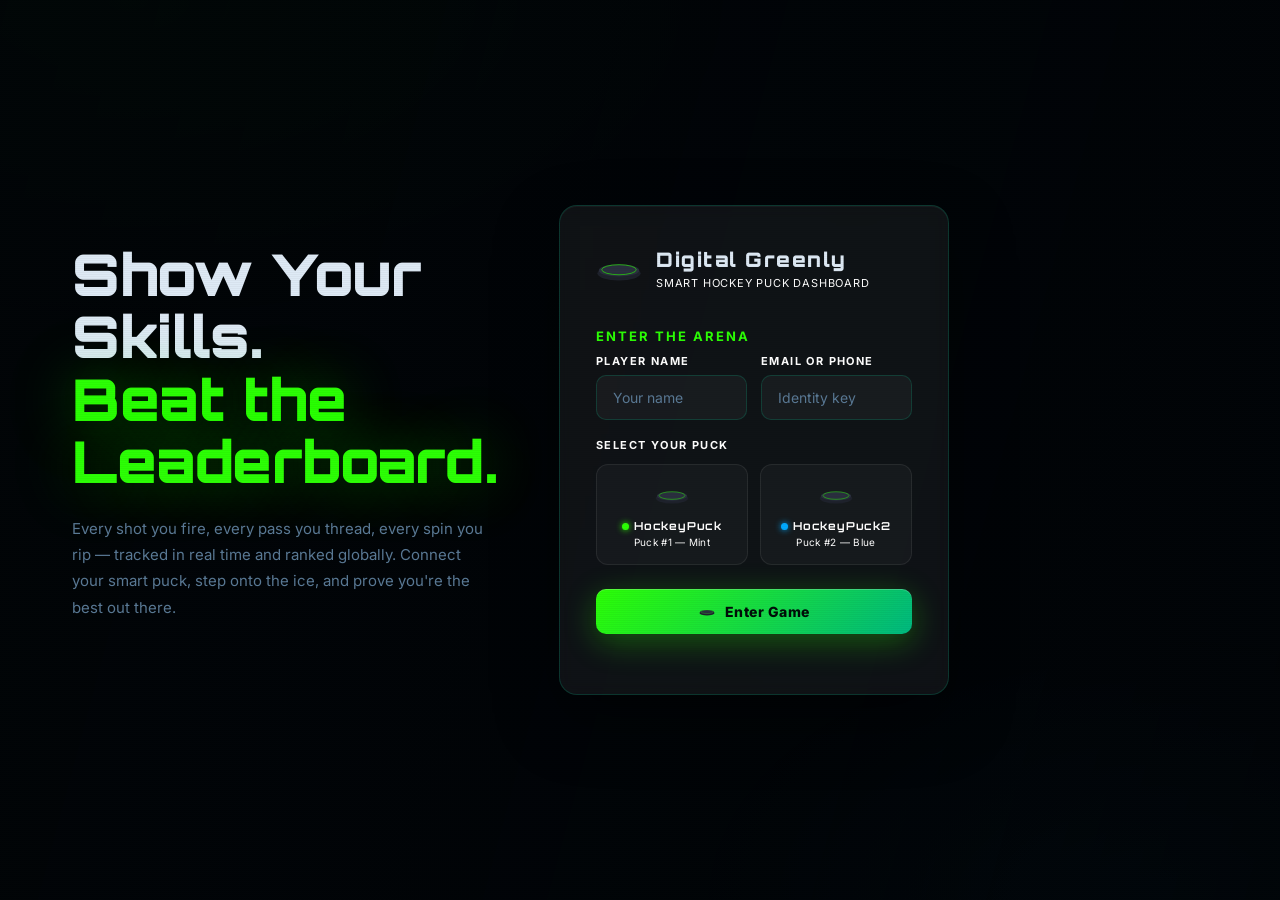
==== commit c1394f86: "Add background canvas functionality and controls" ====
--- a/digitalpuck/index.html
+++ b/digitalpuck/index.html
@@ -155,6 +155,9 @@
 .reg-card{
   width:100%;max-width:390px;padding:40px 36px 32px;
   animation:fadeInUp .55s cubic-bezier(.22,1,.36,1) both;
+}
+.reg-card.glass{
+  backdrop-filter:blur(8px);-webkit-backdrop-filter:blur(8px);
 }
 .reg-logo{display:flex;align-items:center;gap:14px;margin-bottom:36px;}
 .reg-logo svg{width:46px;height:46px;flex-shrink:0;}
@@ -996,6 +999,9 @@
     device:null,connected:false,prevCounts:null,
     trail:[],trailPos:{x:0,y:0},ctx:null
   },
+  bg: {
+    canvas:null,ctx:null,particles:[],frame:null,initialized:false
+  },
   histTab:'shot',
   prevScreen:'s-register',
   clockInterval:null,
@@ -1005,7 +1011,6 @@
 // ── INIT ──
 window.addEventListener('DOMContentLoaded', () => {
   initSeedData();
-  initBgCanvas();
   initTrailCanvas();
   const saved = loadSavedPlayer();
   if (saved) {
@@ -1036,6 +1041,8 @@
   });
   const el = document.getElementById(id);
   if (el) el.classList.add('active');
+  if (id === 's-register') stopBgCanvas();
+  else startBgCanvas();
 }
 function goBack() { showScreen(STATE.prevScreen, false); }
 
@@ -1621,11 +1628,12 @@
 function initBgCanvas() {
   const canvas = document.getElementById('bgCanvas');
   const ctx = canvas.getContext('2d');
-  const particles = [];
+  const particles = STATE.bg.particles;
   const resize = () => { canvas.width = window.innerWidth; canvas.height = window.innerHeight; };
   resize();
   window.addEventListener('resize', resize);
 
+  particles.length = 0;
   for (let i = 0; i < 55; i++) {
     particles.push({
       x: Math.random() * canvas.width,
@@ -1636,32 +1644,49 @@
       alpha: Math.random() * 0.5 + 0.15
     });
   }
-
-  function draw() {
-    ctx.clearRect(0,0,canvas.width,canvas.height);
-    particles.forEach(p => {
-      p.x += p.vx; p.y += p.vy;
-      if (p.x < 0) p.x = canvas.width;
-      if (p.x > canvas.width) p.x = 0;
-      if (p.y < 0) p.y = canvas.height;
-      if (p.y > canvas.height) p.y = 0;
-      ctx.beginPath();
-      ctx.arc(p.x,p.y,p.r,0,Math.PI*2);
-      ctx.fillStyle = `rgba(44,255,5,${p.alpha})`;
-      ctx.fill();
-    });
-    // Grid lines
-    ctx.strokeStyle = 'rgba(44,255,5,0.025)';
-    ctx.lineWidth = 1;
-    for (let x = 0; x < canvas.width; x += 80) {
-      ctx.beginPath(); ctx.moveTo(x,0); ctx.lineTo(x,canvas.height); ctx.stroke();
-    }
-    for (let y = 0; y < canvas.height; y += 80) {
-      ctx.beginPath(); ctx.moveTo(0,y); ctx.lineTo(canvas.width,y); ctx.stroke();
-    }
-    requestAnimationFrame(draw);
-  }
-  draw();
+  STATE.bg.canvas = canvas;
+  STATE.bg.ctx = ctx;
+  STATE.bg.initialized = true;
+}
+
+function startBgCanvas() {
+  if (!STATE.bg.initialized) initBgCanvas();
+  if (STATE.bg.frame) return;
+  drawBgCanvas();
+}
+
+function stopBgCanvas() {
+  if (STATE.bg.frame) {
+    cancelAnimationFrame(STATE.bg.frame);
+    STATE.bg.frame = null;
+  }
+}
+
+function drawBgCanvas() {
+  const {canvas,ctx,particles} = STATE.bg;
+  if (!canvas || !ctx) return;
+  ctx.clearRect(0,0,canvas.width,canvas.height);
+  particles.forEach(p => {
+    p.x += p.vx; p.y += p.vy;
+    if (p.x < 0) p.x = canvas.width;
+    if (p.x > canvas.width) p.x = 0;
+    if (p.y < 0) p.y = canvas.height;
+    if (p.y > canvas.height) p.y = 0;
+    ctx.beginPath();
+    ctx.arc(p.x,p.y,p.r,0,Math.PI*2);
+    ctx.fillStyle = `rgba(44,255,5,${p.alpha})`;
+    ctx.fill();
+  });
+  // Grid lines
+  ctx.strokeStyle = 'rgba(44,255,5,0.025)';
+  ctx.lineWidth = 1;
+  for (let x = 0; x < canvas.width; x += 80) {
+    ctx.beginPath(); ctx.moveTo(x,0); ctx.lineTo(x,canvas.height); ctx.stroke();
+  }
+  for (let y = 0; y < canvas.height; y += 80) {
+    ctx.beginPath(); ctx.moveTo(0,y); ctx.lineTo(canvas.width,y); ctx.stroke();
+  }
+  STATE.bg.frame = requestAnimationFrame(drawBgCanvas);
 }
 </script>
 </body>
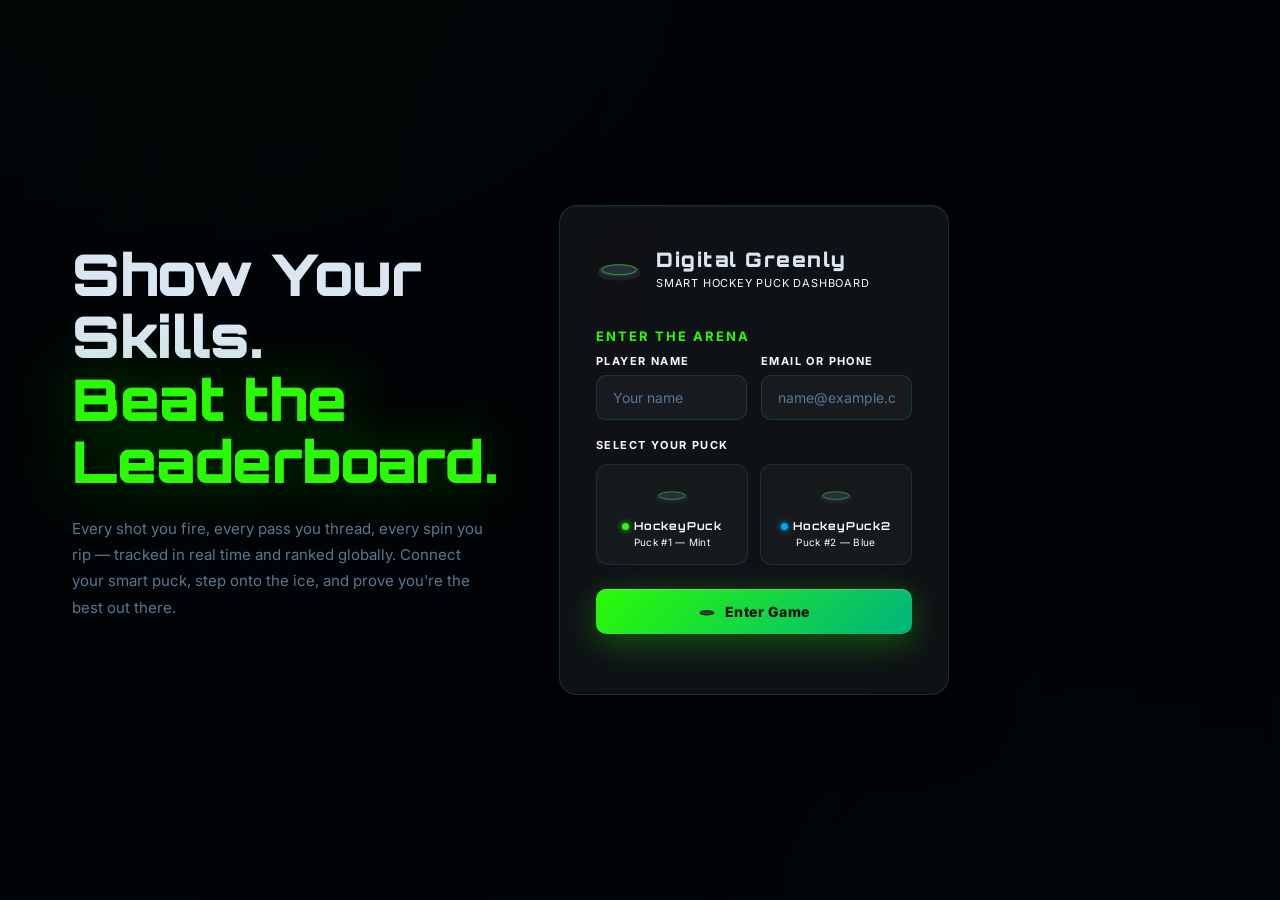
==== commit 1c089e20: "Improve Digital Puck dashboard tracking and validation" ====
--- a/digitalpuck/index.html
+++ b/digitalpuck/index.html
@@ -39,6 +39,7 @@
   opacity:0;pointer-events:none;
   transition:opacity 400ms cubic-bezier(.4,0,.2,1),transform 400ms cubic-bezier(.4,0,.2,1);
   transform:translateY(12px);
+  -webkit-overflow-scrolling:touch;
 }
 .screen.active{opacity:1;pointer-events:all;transform:translateY(0);}
 
@@ -108,6 +109,11 @@
 }
 @media(max-width:960px){
   .reg-layout{grid-template-columns:1fr;grid-template-areas:"hero" "form";}
+  #s-register{overflow-y:auto;overflow-x:hidden;align-items:flex-start;}
+  .reg-layout{min-height:auto;}
+  .reg-hero-col{padding:88px 24px 24px;}
+  .reg-form-col{padding:0 24px 44px;}
+  .reg-card{max-width:100%;}
 }
 
 /* Hero column */
@@ -323,13 +329,15 @@
 .event-flash.ev-shot{border-color:rgba(44,255,5,0.5);box-shadow:0 0 20px rgba(44,255,5,0.12);}
 .event-flash.ev-pass{border-color:rgba(0,170,255,0.5);box-shadow:0 0 20px rgba(0,170,255,0.12);}
 .event-flash.ev-stick{border-color:rgba(191,90,242,0.5);box-shadow:0 0 20px rgba(191,90,242,0.12);}
-.event-flash.ev-impact{border-color:rgba(255,69,58,0.5);box-shadow:0 0 20px rgba(255,69,58,0.12);}
+.event-flash.ev-hardshot{border-color:rgba(255,69,58,0.5);box-shadow:0 0 20px rgba(255,69,58,0.12);}
+.event-flash.ev-motion{border-color:rgba(255,159,10,0.5);box-shadow:0 0 20px rgba(255,159,10,0.12);}
 .event-icon{width:40px;height:40px;flex-shrink:0;opacity:.9;}
 .event-text{flex:1;min-width:0;}
 .event-name{font-family:var(--font-num);font-size:13px;font-weight:700;color:var(--text);letter-spacing:.8px;text-transform:uppercase;}
 .event-val{font-size:24px;font-weight:800;color:var(--mint);font-family:var(--font-num);line-height:1.1;}
 .event-val.blue{color:var(--blue);}
 .event-val.purple{color:var(--purple);}
+.event-val.orange{color:var(--orange);}
 .event-val.red{color:var(--red);}
 .event-unit{font-size:12px;color:var(--muted);margin-top:2px;}
 
@@ -405,8 +413,9 @@
 .hist-tab.active-shot{border-color:rgba(44,255,5,0.5);color:var(--mint);background:rgba(44,255,5,0.08);}
 .hist-tab.active-pass{border-color:rgba(0,170,255,0.5);color:var(--blue);background:rgba(0,170,255,0.08);}
 .hist-tab.active-stick{border-color:rgba(191,90,242,0.5);color:#bf5af2;background:rgba(191,90,242,0.08);}
-.hist-tab.active-impact{border-color:rgba(255,69,58,0.5);color:var(--red);background:rgba(255,69,58,0.08);}
-.hist-tab:hover:not(.active-shot):not(.active-pass):not(.active-stick):not(.active-impact){border-color:rgba(255,255,255,0.15);color:var(--text);}
+.hist-tab.active-hardshot{border-color:rgba(255,69,58,0.5);color:var(--red);background:rgba(255,69,58,0.08);}
+.hist-tab.active-motion{border-color:rgba(255,159,10,0.5);color:var(--orange);background:rgba(255,159,10,0.08);}
+.hist-tab:hover:not(.active-shot):not(.active-pass):not(.active-stick):not(.active-hardshot):not(.active-motion){border-color:rgba(255,255,255,0.15);color:var(--text);}
 .hist-list{height:600px;overflow-y:auto;padding:4px;}
 .hist-list::-webkit-scrollbar{width:3px;}
 .hist-list::-webkit-scrollbar-track{background:transparent;}
@@ -420,23 +429,63 @@
 .hist-item-dot.shot{background:var(--mint);}
 .hist-item-dot.pass{background:var(--blue);}
 .hist-item-dot.stick{background:#bf5af2;}
-.hist-item-dot.impact{background:var(--red);}
+.hist-item-dot.hardshot{background:var(--red);}
+.hist-item-dot.motion{background:var(--orange);}
 .hist-item-main{min-width:0;}
 .hist-item-label{font-size:12px;font-weight:600;color:var(--text);}
 .hist-item-sub{font-size:10px;color:var(--muted);margin-top:1px;}
 .hist-item-val{font-family:var(--font-num);font-size:12px;font-weight:700;color:var(--text);white-space:nowrap;}
-.hist-item-age{font-size:10px;color:var(--muted2);white-space:nowrap;}
+.hist-item-time{font-family:var(--font-num);font-size:10px;color:var(--muted);white-space:nowrap;}
 .hist-empty{padding:20px;text-align:center;font-size:12px;color:var(--muted2);}
 
-/* Trail canvas */
-.trail-wrap{
-  background:rgba(255,255,255,0.02);border:1px solid rgba(255,255,255,0.06);border-radius:12px;
-  overflow:hidden;position:relative;flex-shrink:0;height:180px;
-}
-.trail-canvas{display:block;width:100%;height:100%;}
-.trail-label{
-  position:absolute;top:10px;left:14px;font-size:10px;font-weight:700;
-  letter-spacing:1.2px;text-transform:uppercase;color:var(--muted);
+@media(max-width:700px){
+  #s-game{overflow:hidden;}
+  .game-topbar{
+    height:auto;min-height:0;padding:10px 12px;
+    display:grid;grid-template-columns:minmax(0,1fr) auto;
+    gap:8px 10px;align-items:center;position:relative;
+  }
+  .topbar-logo{min-width:0;}
+  .topbar-logo-name{font-size:12px;white-space:nowrap;overflow:hidden;text-overflow:ellipsis;}
+  .topbar-sep{display:none;}
+  .topbar-player{justify-content:flex-end;min-width:0;}
+  .topbar-player-info{max-width:116px;}
+  .topbar-player-name{font-size:12px;max-width:116px;}
+  .topbar-puck-badge{font-size:9px;max-width:116px;overflow:hidden;text-overflow:ellipsis;white-space:nowrap;}
+  .topbar-clock{
+    grid-column:1 / -1;width:100%;justify-content:center;
+    padding:8px 12px;
+  }
+  .clock-time{font-size:24px;letter-spacing:1px;}
+  .topbar-actions{
+    grid-column:1 / -1;width:100%;
+    display:grid;grid-template-columns:repeat(3,minmax(0,1fr));gap:8px;
+  }
+  .topbar-actions button{width:100%;padding:9px 8px;font-size:12px;}
+  .game-body{display:block;overflow-y:auto;overflow-x:hidden;min-height:0;}
+  .game-left{border-right:none;overflow:visible;padding:12px;gap:12px;}
+  .game-right{overflow:visible;}
+  .game-right-inner{overflow:visible;padding:0 12px 28px;gap:12px;}
+  .connect-bar{padding:12px;align-items:center;}
+  .connect-status{font-size:12px;}
+  .connect-sub{font-size:10px;}
+  #btn-connect{padding:9px 14px;font-size:12px;}
+  .event-flash{min-height:72px;padding:13px 14px;}
+  .event-icon{width:34px;height:34px;}
+  .event-val{font-size:20px;}
+  .count-grid{grid-template-columns:repeat(2,minmax(0,1fr));gap:10px;}
+  .count-card{padding:18px 10px 14px;border-radius:12px;}
+  .count-num{font-size:42px;}
+  .count-label{font-size:10px;margin-top:8px;}
+  .bests-row{grid-template-columns:repeat(3,minmax(0,1fr));gap:8px;}
+  .best-card{padding:12px 6px;}
+  .best-num{font-size:14px;}
+  .meter-row{grid-template-columns:1fr;gap:10px;}
+  .hist-tabs{overflow-x:auto;padding:8px;gap:6px;}
+  .hist-tab{flex:1;min-width:74px;text-align:center;padding:8px 10px;font-size:10px;}
+  .hist-list{height:220px;padding:8px;}
+  .hist-empty{padding:44px 12px;font-size:12px;color:var(--muted);}
+  .game-lb-panel{margin-bottom:8px;}
 }
 
 /* ══════════════════════════════════
@@ -730,7 +779,7 @@
           </div>
           <div class="form-group" style="margin-bottom:0">
             <label for="inp-contact">Email or Phone</label>
-            <input type="text" id="inp-contact" placeholder="Identity key" autocomplete="off" maxlength="64"/>
+            <input type="text" id="inp-contact" placeholder="name@example.com or +91 98765 43210" autocomplete="off" maxlength="64" aria-describedby="reg-error"/>
           </div>
         </div>
         <div style="margin-top:18px">
@@ -826,8 +875,8 @@
           <div class="count-label">Stick</div>
         </div>
         <div class="count-card" style="border-color:rgba(255,69,58,0.15);">
-          <div class="count-num" id="cnt-impact" style="color:var(--red);">0</div>
-          <div class="count-label">Impact</div>
+          <div class="count-num" id="cnt-hard-shots" style="color:var(--red);">0</div>
+          <div class="count-label">Hard Shots</div>
         </div>
       </div>
       <!-- Bests -->
@@ -880,15 +929,11 @@
               <button class="hist-tab active-shot" id="tab-shot" onclick="setHistTab('shot')">Shots</button>
               <button class="hist-tab" id="tab-pass" onclick="setHistTab('pass')">Passes</button>
               <button class="hist-tab" id="tab-stick" onclick="setHistTab('stick')">Stick</button>
-              <button class="hist-tab" id="tab-impact" onclick="setHistTab('impact')">Impact</button>
+              <button class="hist-tab" id="tab-hardshot" onclick="setHistTab('hardshot')">Hard Shots</button>
+              <button class="hist-tab" id="tab-motion" onclick="setHistTab('motion')">Motion</button>
             </div>
           </div>
           <div class="hist-list" id="hist-list"><div class="hist-empty">No events yet</div></div>
-        </div>
-        <!-- Trail canvas -->
-        <div class="trail-wrap">
-          <div class="trail-label">Movement Trail</div>
-          <canvas class="trail-canvas" id="trail-canvas"></canvas>
         </div>
         <!-- Mini leaderboard — below so score is the focus -->
         <div class="game-lb-panel">
@@ -977,8 +1022,13 @@
 // ── CONSTANTS ──
 const SVC_UUID  = '12345678-1234-1234-1234-123456789012';
 const CHAR_UUID = '87654321-4321-4321-4321-210987654321';
+const HARD_SHOT_KMH = 70;
+const MOTION_START_KMH = 4;
+const MOTION_END_KMH = 3;
+const MOTION_SETTLE_MS = 300;
 const LB_KEY    = 'icetrack_lb_v3';
 const PLR_KEY   = 'icetrack_player_v2';
+const SHEETS_WEB_APP_URL = 'https://script.google.com/macros/s/AKfycbwy-9S35oWZFirJ0AiXiQoDhXn85cIneJVYmX_A8wiVBbYEPaLTILCF6FxZTCjhEv_Vig/exec';
 
 const SEED_PLAYERS = [
   {contact:'__seed_1',name:'Bot 1',puck:'HockeyPuck', totalPoints:2180,bestShotKmh:112,gamesPlayed:14,lastUpdated:Date.now()-86400000*3},
@@ -989,15 +1039,16 @@
 
 // ── STATE ──
 const STATE = {
-  player: {name:'',contact:'',puckChoice:''},
+  player: {id:'',name:'',contact:'',puckChoice:''},
   session: {
     active:false,start:null,timer:null,
     events:[],bestShot:0,bestPassForce:0,maxSpin:0,
-    totalShotCount:0,totalPassCount:0,totalStickCount:0,totalImpactCount:0
+    latestMotion:0,motionPeak:0,motionPeakTs:0,
+    motionActive:false,motionLastActiveTs:0,
+    totalShotCount:0,totalPassCount:0,totalStickCount:0
   },
   puck: {
-    device:null,connected:false,prevCounts:null,
-    trail:[],trailPos:{x:0,y:0},ctx:null
+    device:null,connected:false,prevCounts:null
   },
   bg: {
     canvas:null,ctx:null,particles:[],frame:null,initialized:false
@@ -1011,7 +1062,7 @@
 // ── INIT ──
 window.addEventListener('DOMContentLoaded', () => {
   initSeedData();
-  initTrailCanvas();
+  syncLeaderboardFromSheets();
   const saved = loadSavedPlayer();
   if (saved) {
     document.getElementById('inp-name').value = saved.name || '';
@@ -1029,6 +1080,96 @@
 function loadSavedPlayer() {
   try { return JSON.parse(localStorage.getItem(PLR_KEY) || 'null'); }
   catch { return null; }
+}
+
+function normalizePlayerPart(value) {
+  return String(value || '').trim().toLowerCase().replace(/\s+/g, ' ');
+}
+
+function getPlayerId(name, contact) {
+  return `${normalizePlayerPart(name)}::${normalizePlayerPart(contact)}`;
+}
+
+function entryMatchesPlayer(entry, player = STATE.player) {
+  const playerId = player.id || getPlayerId(player.name, player.contact);
+  if (entry.id) return entry.id === playerId;
+  return normalizePlayerPart(entry.name) === normalizePlayerPart(player.name) &&
+    normalizePlayerPart(entry.contact) === normalizePlayerPart(player.contact);
+}
+
+function sheetsSyncEnabled() {
+  return SHEETS_WEB_APP_URL && SHEETS_WEB_APP_URL.startsWith('https://script.google.com/');
+}
+
+function requestSheets(action, params = {}) {
+  if (!sheetsSyncEnabled()) return Promise.resolve(null);
+  return new Promise((resolve, reject) => {
+    const callback = `sheetsCb_${Date.now()}_${Math.random().toString(36).slice(2)}`;
+    const script = document.createElement('script');
+    const url = new URL(SHEETS_WEB_APP_URL);
+    url.searchParams.set('action', action);
+    url.searchParams.set('callback', callback);
+    Object.entries(params).forEach(([key, value]) => url.searchParams.set(key, value));
+
+    const cleanup = () => {
+      delete window[callback];
+      script.remove();
+    };
+    const timer = setTimeout(() => {
+      cleanup();
+      reject(new Error('Google Sheets sync timed out'));
+    }, 8000);
+
+    window[callback] = data => {
+      clearTimeout(timer);
+      cleanup();
+      if (data?.ok === false) reject(new Error(data.error || 'Google Sheets sync failed'));
+      else resolve(data);
+    };
+    script.onerror = () => {
+      clearTimeout(timer);
+      cleanup();
+      reject(new Error('Could not reach Google Sheets sync'));
+    };
+    script.src = url.toString();
+    document.body.appendChild(script);
+  });
+}
+
+async function syncLeaderboardFromSheets() {
+  if (!sheetsSyncEnabled()) return loadLeaderboard();
+  try {
+    const data = await requestSheets('leaderboard');
+    if (Array.isArray(data?.entries)) {
+      saveLeaderboard(data.entries);
+      renderMiniLeaderboard('game-lb-list');
+      if (document.getElementById('s-leaderboard')?.classList.contains('active')) {
+        renderLeaderboardScreen();
+      }
+    }
+  } catch (e) {
+    console.warn(e.message);
+  }
+  return loadLeaderboard();
+}
+
+async function pushScoreToSheets(entry, sessionScore) {
+  if (!sheetsSyncEnabled()) return null;
+  const payload = JSON.stringify({entry, sessionScore});
+  try {
+    const data = await requestSheets('submit', {payload});
+    if (Array.isArray(data?.entries)) {
+      saveLeaderboard(data.entries);
+      renderMiniLeaderboard('game-lb-list');
+      if (document.getElementById('s-leaderboard')?.classList.contains('active')) {
+        renderLeaderboardScreen();
+      }
+    }
+    return data;
+  } catch (e) {
+    console.warn(e.message);
+    return null;
+  }
 }
 
 // ── NAVIGATION ──
@@ -1043,6 +1184,7 @@
   if (el) el.classList.add('active');
   if (id === 's-register') stopBgCanvas();
   else startBgCanvas();
+  if (id === 's-leaderboard') syncLeaderboardFromSheets();
 }
 function goBack() { showScreen(STATE.prevScreen, false); }
 
@@ -1053,6 +1195,16 @@
   document.getElementById('opt-puck2').classList.toggle('selected', name === 'HockeyPuck2');
 }
 
+function isValidEmailOrPhone(value) {
+  const emailPattern = /^[^\s@]+@[^\s@]+\.[^\s@]{2,}$/;
+  const phoneCharacters = /^\+?[\d\s().-]+$/;
+  const phoneDigits = value.replace(/\D/g, '');
+  const validPhone = phoneCharacters.test(value) &&
+    phoneDigits.length >= 7 &&
+    phoneDigits.length <= 15;
+  return emailPattern.test(value) || validPhone;
+}
+
 function joinGame() {
   const name = document.getElementById('inp-name').value.trim();
   const contact = document.getElementById('inp-contact').value.trim();
@@ -1071,16 +1223,24 @@
     err.textContent = 'Please enter your email or phone.';
     return;
   }
+  if (!isValidEmailOrPhone(contact)) {
+    document.getElementById('inp-contact').classList.add('shake');
+    setTimeout(() => document.getElementById('inp-contact').classList.remove('shake'), 400);
+    err.textContent = 'Enter a valid email or a phone number with 7 to 15 digits.';
+    return;
+  }
   if (!STATE.player.puckChoice) {
     err.textContent = 'Please select a puck.';
     return;
   }
 
+  const playerId = getPlayerId(name, contact);
+  STATE.player.id = playerId;
   STATE.player.name = name;
   STATE.player.contact = contact;
   STATE.finishedOnce = false;
 
-  localStorage.setItem(PLR_KEY, JSON.stringify({name, contact, puckChoice: STATE.player.puckChoice}));
+  localStorage.setItem(PLR_KEY, JSON.stringify({id:playerId, name, contact, puckChoice: STATE.player.puckChoice}));
 
   initGameScreen();
   showScreen('s-game');
@@ -1147,6 +1307,7 @@
 }
 
 function setPuckDisconnected() {
+  finalizeMotionEpisode();
   STATE.puck.connected = false;
   STATE.puck.prevCounts = null;
   document.getElementById('connect-dot').className = 'connect-indicator';
@@ -1174,7 +1335,9 @@
   }
 
   // Delta-based event detection
-  const maps = [['shots','shot'],['passes','pass'],['stick','stick'],['impact','impact']];
+  // The current puck firmware reports very strong shots through its legacy
+  // "impact" counter. Treat those as shots so hard shots are never lost.
+  const maps = [['shots','shot'],['passes','pass'],['stick','stick'],['impact','shot']];
   maps.forEach(([f,t]) => {
     const delta = (n[f]||0) - p.prevCounts[f];
     if (delta > 0) for (let i = 0; i < delta; i++) recordEvent(t, n);
@@ -1195,7 +1358,8 @@
     speed: Math.round(speedKmh),
     force: parseFloat(forceN.toFixed(1)),
     spin:  Math.round(spinRpm),
-    intensity: n.intensity || 0
+    intensity: n.intensity || 0,
+    hardShot: type === 'shot' && Math.round(speedKmh) > HARD_SHOT_KMH
   };
   STATE.session.events.push(ev);
 
@@ -1214,26 +1378,73 @@
   }
 
   // Count tallies
-  const countMap = {shot:'cnt-shots',pass:'cnt-passes',stick:'cnt-stick',impact:'cnt-impact'};
+  const countMap = {shot:'cnt-shots',pass:'cnt-passes',stick:'cnt-stick'};
   const countKey = countMap[type];
   if (countKey) {
     const total = STATE.session.events.filter(ev => ev.type === type).length;
     popNum(countKey, total);
   }
-
-  flashEvent(type, ev);
-  if (STATE.histTab === type) renderHistory();
+  if (type === 'shot') {
+    const hardShotTotal = STATE.session.events.filter(ev => ev.type === 'shot' && ev.hardShot).length;
+    popNum('cnt-hard-shots', hardShotTotal);
+  }
+
+  flashEvent(ev.hardShot ? 'hardshot' : type, ev);
+  if (STATE.histTab === type || (STATE.histTab === 'hardshot' && ev.hardShot)) renderHistory();
   updateSessionScore();
-  updateTrail(n);
+}
+
+function recordMotionPeak(speedKmh, peakTs = Date.now()) {
+  if (speedKmh < MOTION_START_KMH) return;
+  const ev = {
+    type:'motion', ts:peakTs,
+    speed:Math.round(speedKmh),
+    force:0,
+    spin:0,
+    intensity:0
+  };
+  STATE.session.events.push(ev);
+  STATE.session.latestMotion = ev.speed;
+  if (STATE.histTab === 'motion') renderHistory();
+}
+
+function finalizeMotionEpisode() {
+  const session = STATE.session;
+  if (session.motionActive && session.motionPeak >= MOTION_START_KMH) {
+    recordMotionPeak(session.motionPeak, session.motionPeakTs);
+  }
+  session.motionActive = false;
+  session.motionPeak = 0;
+  session.motionPeakTs = 0;
+  session.motionLastActiveTs = 0;
 }
 
 // ── UI UPDATES ──
 function updateGameUI(n) {
   const speedKmh = Math.round((n.motion||0) * 18);
   const spinRpm  = Math.round((n.spin||0) / 6);
+  const now = Date.now();
 
   setText('meter-speed', speedKmh);
   setText('meter-spin', spinRpm);
+
+  const session = STATE.session;
+  if (!session.motionActive && speedKmh >= MOTION_START_KMH) {
+    session.motionActive = true;
+    session.motionPeak = speedKmh;
+    session.motionPeakTs = now;
+    session.motionLastActiveTs = now;
+  } else if (session.motionActive) {
+    if (speedKmh > session.motionPeak) {
+      session.motionPeak = speedKmh;
+      session.motionPeakTs = now;
+    }
+    if (speedKmh > MOTION_END_KMH) {
+      session.motionLastActiveTs = now;
+    } else if (now - session.motionLastActiveTs >= MOTION_SETTLE_MS) {
+      finalizeMotionEpisode();
+    }
+  }
 
   const sMax = 120, rMax = 600;
   document.getElementById('bar-speed').style.width = Math.min(speedKmh/sMax*100, 100) + '%';
@@ -1264,17 +1475,17 @@
   const unitEl = document.getElementById('ev-unit');
   flash.className = 'event-flash ev-' + type;
 
-  const icons = {shot:'icon-shot',pass:'icon-pass',stick:'icon-spin',impact:'icon-puck'};
+  const icons = {shot:'icon-shot',hardshot:'icon-shot',pass:'icon-pass',stick:'icon-spin',motion:'icon-shot'};
   const iconEl = flash.querySelector('.event-icon');
   iconEl.innerHTML = `<use href="#${icons[type]||'icon-puck'}"/>`;
 
-  const labels = {shot:'SHOT',pass:'PASS',stick:'STICK',impact:'IMPACT'};
+  const labels = {shot:'SHOT',hardshot:'HARD SHOT',pass:'PASS',stick:'STICK',motion:'MOTION'};
   nameEl.textContent = labels[type] || type.toUpperCase();
 
-  if (type === 'shot') {
+  if (type === 'shot' || type === 'hardshot') {
     valEl.textContent = ev.speed + ' km/h';
-    valEl.className = 'event-val';
-    unitEl.textContent = `Force: ${ev.force}N`;
+    valEl.className = type === 'hardshot' ? 'event-val red' : 'event-val';
+    unitEl.textContent = type === 'hardshot' ? `Over ${HARD_SHOT_KMH} km/h • Force: ${ev.force}N` : `Force: ${ev.force}N`;
   } else if (type === 'pass') {
     valEl.textContent = ev.force + ' N';
     valEl.className = 'event-val blue';
@@ -1283,17 +1494,17 @@
     valEl.textContent = ev.spin + ' rpm';
     valEl.className = 'event-val purple';
     unitEl.textContent = 'Stick handling detected';
-  } else {
-    valEl.textContent = ev.force + ' N';
-    valEl.className = 'event-val red';
-    unitEl.textContent = 'Impact detected';
+  } else if (type === 'motion') {
+    valEl.textContent = ev.speed + ' km/h';
+    valEl.className = 'event-val orange';
+    unitEl.textContent = 'Latest motion peak';
   }
 }
 
 // ── HISTORY ──
 function setHistTab(type) {
   STATE.histTab = type;
-  ['shot','pass','stick','impact'].forEach(t => {
+  ['shot','pass','stick','hardshot','motion'].forEach(t => {
     const tab = document.getElementById('tab-' + t);
     if (!tab) return;
     tab.className = 'hist-tab' + (t === type ? (' active-' + t) : '');
@@ -1303,28 +1514,34 @@
 
 function renderHistory() {
   const list = document.getElementById('hist-list');
-  const events = STATE.session.events.filter(ev => ev.type === STATE.histTab).slice().reverse();
+  const events = STATE.session.events.filter(ev =>
+    STATE.histTab === 'hardshot' ? ev.type === 'shot' && ev.hardShot : ev.type === STATE.histTab
+  ).slice().reverse();
   if (!events.length) { list.innerHTML = '<div class="hist-empty">No events yet</div>'; return; }
   list.innerHTML = events.slice(0, 40).map(ev => {
-    const age = fmtAge(Date.now() - ev.ts);
-    const typeLabels = {shot:`${ev.speed} km/h`,pass:`${ev.force} N`,stick:`${ev.spin} rpm`,impact:`${ev.force} N`};
-    const subLabels  = {shot:`Force ${ev.force}N`,pass:`Speed ${ev.speed} km/h`,stick:'Stick handling',impact:'High impact'};
+    const eventTime = fmtEventTime(ev.ts);
+    const typeLabels = {shot:`${ev.speed} km/h`,pass:`${ev.force} N`,stick:`${ev.spin} rpm`,motion:`${ev.speed} km/h`};
+    const subLabels  = {shot:`Force ${ev.force}N`,pass:`Speed ${ev.speed} km/h`,stick:'Stick handling',motion:'Latest motion peak'};
+    const displayType = ev.hardShot ? 'hardshot' : ev.type;
+    const displayLabel = ev.hardShot ? 'Hard Shot' : ev.type.charAt(0).toUpperCase()+ev.type.slice(1);
     return `<div class="hist-item">
-      <div class="hist-item-dot ${ev.type}"></div>
+      <div class="hist-item-dot ${displayType}"></div>
       <div class="hist-item-main">
-        <div class="hist-item-label">${ev.type.charAt(0).toUpperCase()+ev.type.slice(1)}</div>
-        <div class="hist-item-sub">${subLabels[ev.type]||''}</div>
+        <div class="hist-item-label">${displayLabel}</div>
+        <div class="hist-item-sub">${ev.hardShot ? `Over ${HARD_SHOT_KMH} km/h • Force ${ev.force}N` : (subLabels[ev.type]||'')}</div>
       </div>
       <div class="hist-item-val">${typeLabels[ev.type]||''}</div>
-      <div class="hist-item-age">${age}</div>
+      <div class="hist-item-time">${eventTime}</div>
     </div>`;
   }).join('');
 }
 
-function fmtAge(ms) {
-  if (ms < 60000) return Math.round(ms/1000) + 's';
-  if (ms < 3600000) return Math.floor(ms/60000) + 'm';
-  return Math.floor(ms/3600000) + 'h';
+function fmtEventTime(ts) {
+  return new Date(ts).toLocaleTimeString([], {
+    hour:'2-digit',
+    minute:'2-digit',
+    second:'2-digit'
+  });
 }
 
 // ── CLOCK ──
@@ -1356,9 +1573,8 @@
   const shots   = evs.filter(e=>e.type==='shot').length;
   const passes  = evs.filter(e=>e.type==='pass').length;
   const sticks  = evs.filter(e=>e.type==='stick').length;
-  const impacts = evs.filter(e=>e.type==='impact').length;
   return Math.round(
-    shots*10 + passes*8 + sticks*6 + impacts*4 +
+    shots*10 + passes*8 + sticks*6 +
     (STATE.session.bestShot||0)*0.5 +
     (STATE.session.bestPassForce||0)*5 +
     (STATE.session.maxSpin||0)*0.3
@@ -1373,11 +1589,17 @@
   STATE.session.bestShot = 0;
   STATE.session.bestPassForce = 0;
   STATE.session.maxSpin = 0;
+  STATE.session.latestMotion = 0;
+  STATE.session.motionPeak = 0;
+  STATE.session.motionPeakTs = 0;
+  STATE.session.motionActive = false;
+  STATE.session.motionLastActiveTs = 0;
   STATE.session.active = false;
   STATE.session.start = null;
+  STATE.finishedOnce = false;
 
   // Clear UI
-  ['cnt-shots','cnt-passes','cnt-stick','cnt-impact'].forEach(id => setText(id, '0'));
+  ['cnt-shots','cnt-passes','cnt-stick','cnt-hard-shots'].forEach(id => setText(id, '0'));
   ['best-shot','best-pass','best-spin'].forEach(id => setText(id, '0'));
   setText('meter-speed','0'); setText('meter-spin','0');
   document.getElementById('bar-speed').style.width = '0%';
@@ -1391,24 +1613,18 @@
   document.getElementById('event-flash').className = 'event-flash';
   Object.keys(_numCache).forEach(k => delete _numCache[k]);
 
-  // Clear trail
-  const ctx = STATE.puck.ctx;
-  if (ctx) {
-    ctx.clearRect(0,0,ctx.canvas.width,ctx.canvas.height);
-    STATE.puck.trail = [];
-    STATE.puck.trailPos = {x:ctx.canvas.width/2, y:ctx.canvas.height/2};
-  }
   if (STATE.puck.connected) startClock();
 }
 
 function finishGame() {
   if (STATE.finishedOnce) return; // prevent double-submit
+  finalizeMotionEpisode();
   stopClock();
   const score = computeSessionScore();
   STATE.finishedOnce = true;
 
   // Update leaderboard
-  updatePlayerRecord(score);
+  const updatedEntry = updatePlayerRecord(score);
 
   // Populate modal
   setText('modal-score', score);
@@ -1416,7 +1632,7 @@
   setText('modal-best-pass', STATE.session.bestPassForce.toFixed(1));
   setText('modal-best-spin', STATE.session.maxSpin);
 
-  const entry = loadLeaderboard().find(e => e.contact === STATE.player.contact);
+  const entry = updatedEntry || loadLeaderboard().find(e => entryMatchesPlayer(e));
   if (entry) {
     document.getElementById('modal-subtitle').textContent = `${STATE.player.name} • ${STATE.player.puckChoice}`;
     document.getElementById('lb-update-notice').textContent = `Total career points: ${entry.totalPoints} pts — leaderboard updated!`;
@@ -1424,6 +1640,7 @@
 
   document.getElementById('finish-modal').classList.add('open');
   renderMiniLeaderboard('game-lb-list');
+  pushScoreToSheets(updatedEntry, score);
 }
 
 // ── LEADERBOARD ──
@@ -1441,8 +1658,12 @@
 }
 function updatePlayerRecord(sessionScore) {
   const entries = loadLeaderboard();
-  const idx = entries.findIndex(e => e.contact === STATE.player.contact);
+  const playerId = STATE.player.id || getPlayerId(STATE.player.name, STATE.player.contact);
+  const idx = entries.findIndex(e => e.id ? e.id === playerId : entryMatchesPlayer(e));
+  let updatedEntry;
   if (idx >= 0) {
+    entries[idx].id = playerId;
+    entries[idx].contact = STATE.player.contact;
     entries[idx].totalPoints += sessionScore;
     entries[idx].gamesPlayed = (entries[idx].gamesPlayed||0) + 1;
     if ((STATE.session.bestShot||0) > (entries[idx].bestShotKmh||0))
@@ -1450,8 +1671,10 @@
     entries[idx].name = STATE.player.name;
     entries[idx].puck = STATE.player.puckChoice;
     entries[idx].lastUpdated = Date.now();
+    updatedEntry = entries[idx];
   } else {
-    entries.push({
+    updatedEntry = {
+      id: playerId,
       contact: STATE.player.contact,
       name: STATE.player.name,
       puck: STATE.player.puckChoice,
@@ -1459,25 +1682,26 @@
       bestShotKmh: STATE.session.bestShot||0,
       gamesPlayed: 1,
       lastUpdated: Date.now()
-    });
+    };
+    entries.push(updatedEntry);
   }
   saveLeaderboard(entries);
+  return updatedEntry;
 }
 
 function renderMiniLeaderboard(containerId) {
   const container = document.getElementById(containerId);
   if (!container) return;
   const entries = loadLeaderboard().slice(0, 7);
-  const myContact = STATE.player.contact;
   if (!entries.length) { container.innerHTML = '<div class="hist-empty">No players yet</div>'; return; }
   container.innerHTML = entries.map((e, i) => {
     const rankClass = i === 0 ? 'r1' : i === 1 ? 'r2' : i === 2 ? 'r3' : '';
-    const isMe = e.contact === myContact;
+    const isMe = entryMatchesPlayer(e);
     return `<div class="mini-lb-row${isMe?' me':''}">
       <div class="mini-lb-rank ${rankClass}">${i+1}</div>
       <div>
         <div class="mini-lb-name">${e.name}${isMe?' (you)':''}</div>
-        <div class="mini-lb-puck">${e.puck}</div>
+        <div class="mini-lb-puck">${e.contact || 'No contact'} • ${e.puck}</div>
       </div>
       <div class="mini-lb-pts">${e.totalPoints}</div>
     </div>`;
@@ -1486,7 +1710,6 @@
 
 function renderLeaderboardScreen() {
   const entries = loadLeaderboard();
-  const myContact = STATE.player.contact;
 
   // Podium
   const podium = document.getElementById('lb-podium');
@@ -1499,12 +1722,12 @@
     if (!e) return '';
     const cls = podiumClasses[i];
     const bid = badgeIds[i];
-    const isMe = e.contact === myContact;
+    const isMe = entryMatchesPlayer(e);
     return `<div class="podium-card ${cls}${isMe?' is-me':''}">
       <svg class="podium-badge" viewBox="${bid==='icon-crown'?'0 0 32 28':bid==='icon-shield'?'0 0 28 32':'0 0 32 32'}"><use href="#${bid}"/></svg>
       <div class="podium-name">${e.name}</div>
       <div class="podium-pts">${e.totalPoints}</div>
-      <div class="podium-sub">${e.puck} · ${e.gamesPlayed} games</div>
+      <div class="podium-sub">${e.contact || 'No contact'} · ${e.puck} · ${e.gamesPlayed} games</div>
       <div class="podium-plinth">${cls==='p1'?'1':cls==='p2'?'2':'3'}</div>
     </div>`;
   }).join('');
@@ -1514,7 +1737,7 @@
   tbody.innerHTML = entries.map((e, i) => {
     const rankCls = i===0?'rank-1':i===1?'rank-2':i===2?'rank-3':'';
     const rankNumCls = i===0?'r1':i===1?'r2':i===2?'r3':'';
-    const isMe = e.contact === myContact;
+    const isMe = entryMatchesPlayer(e);
     const badgeMap = {0:'icon-crown',1:'icon-shield',2:'icon-star'};
     const badgeVB  = {0:'0 0 32 28',1:'0 0 28 32',2:'0 0 32 32'};
     const rankBadge = i < 3
@@ -1524,7 +1747,7 @@
       <div class="lb-rank-cell"><span class="lb-rank-num ${rankNumCls}">${i+1}</span>${rankBadge}</div>
       <div class="lb-name-cell">
         <div class="lb-player-name">${e.name}${isMe?' ★':''}</div>
-        <div class="lb-player-puck">${e.puck}</div>
+        <div class="lb-player-puck">${e.contact || 'No contact'} · ${e.puck}</div>
       </div>
       <div style="font-size:12px;color:var(--muted)">${e.puck}</div>
       <div class="lb-pts-cell">${e.totalPoints}</div>
@@ -1544,6 +1767,7 @@
 function viewLeaderboard() {
   document.getElementById('finish-modal').classList.remove('open');
   renderLeaderboardScreen();
+  syncLeaderboardFromSheets();
   showScreen('s-leaderboard');
 }
 function logOut() {
@@ -1552,7 +1776,7 @@
   if (STATE.puck.device?.gatt?.connected) STATE.puck.device.gatt.disconnect();
   STATE.puck.device = null;
   STATE.puck.connected = false;
-  STATE.player = {name:'',contact:'',puckChoice:''};
+  STATE.player = {id:'',name:'',contact:'',puckChoice:''};
   STATE.finishedOnce = false;
   setPuckDisconnected();
   showScreen('s-register');
@@ -1564,65 +1788,6 @@
     renderLeaderboardScreen();
   }
 });
-
-// ── TRAIL CANVAS ──
-function initTrailCanvas() {
-  const canvas = document.getElementById('trail-canvas');
-  const resize = () => {
-    canvas.width = canvas.offsetWidth;
-    canvas.height = canvas.offsetHeight;
-    STATE.puck.trailPos = {x:canvas.width/2, y:canvas.height/2};
-  };
-  resize();
-  window.addEventListener('resize', resize);
-  STATE.puck.ctx = canvas.getContext('2d');
-}
-
-function updateTrail(n) {
-  const ctx = STATE.puck.ctx;
-  if (!ctx) return;
-  const canvas = ctx.canvas;
-  const W = canvas.width, H = canvas.height;
-  const pos = STATE.puck.trailPos;
-
-  // Move based on accelerometer
-  const dx = (n.ax||0) * 3;
-  const dy = (n.ay||0) * 3;
-  pos.x = Math.max(8, Math.min(W-8, pos.x + dx));
-  pos.y = Math.max(8, Math.min(H-8, pos.y - dy));
-
-  // Fade
-  ctx.fillStyle = 'rgba(2,5,8,0.06)';
-  ctx.fillRect(0,0,W,H);
-
-  // Trail
-  const trail = STATE.puck.trail;
-  trail.push({x:pos.x, y:pos.y, type: n.event || 'move'});
-  if (trail.length > 180) trail.shift();
-
-  for (let i = 1; i < trail.length; i++) {
-    const t = trail[i], p2 = trail[i-1];
-    const alpha = i / trail.length;
-    const colorMap = {shot:'rgba(44,255,5',pass:'rgba(0,170,255',stick:'rgba(191,90,242',impact:'rgba(255,69,58',move:'rgba(90,122,150'};
-    const c = colorMap[t.type] || colorMap.move;
-    ctx.beginPath();
-    ctx.moveTo(p2.x, p2.y);
-    ctx.lineTo(t.x, t.y);
-    ctx.strokeStyle = `${c},${alpha * 0.8})`;
-    ctx.lineWidth = 1.5;
-    ctx.stroke();
-  }
-
-  // Puck dot
-  ctx.beginPath();
-  ctx.arc(pos.x, pos.y, 5, 0, Math.PI*2);
-  ctx.fillStyle = 'rgba(44,255,5,0.9)';
-  ctx.fill();
-  ctx.beginPath();
-  ctx.arc(pos.x, pos.y, 8, 0, Math.PI*2);
-  ctx.fillStyle = 'rgba(44,255,5,0.15)';
-  ctx.fill();
-}
 
 // ── BACKGROUND CANVAS ──
 function initBgCanvas() {
